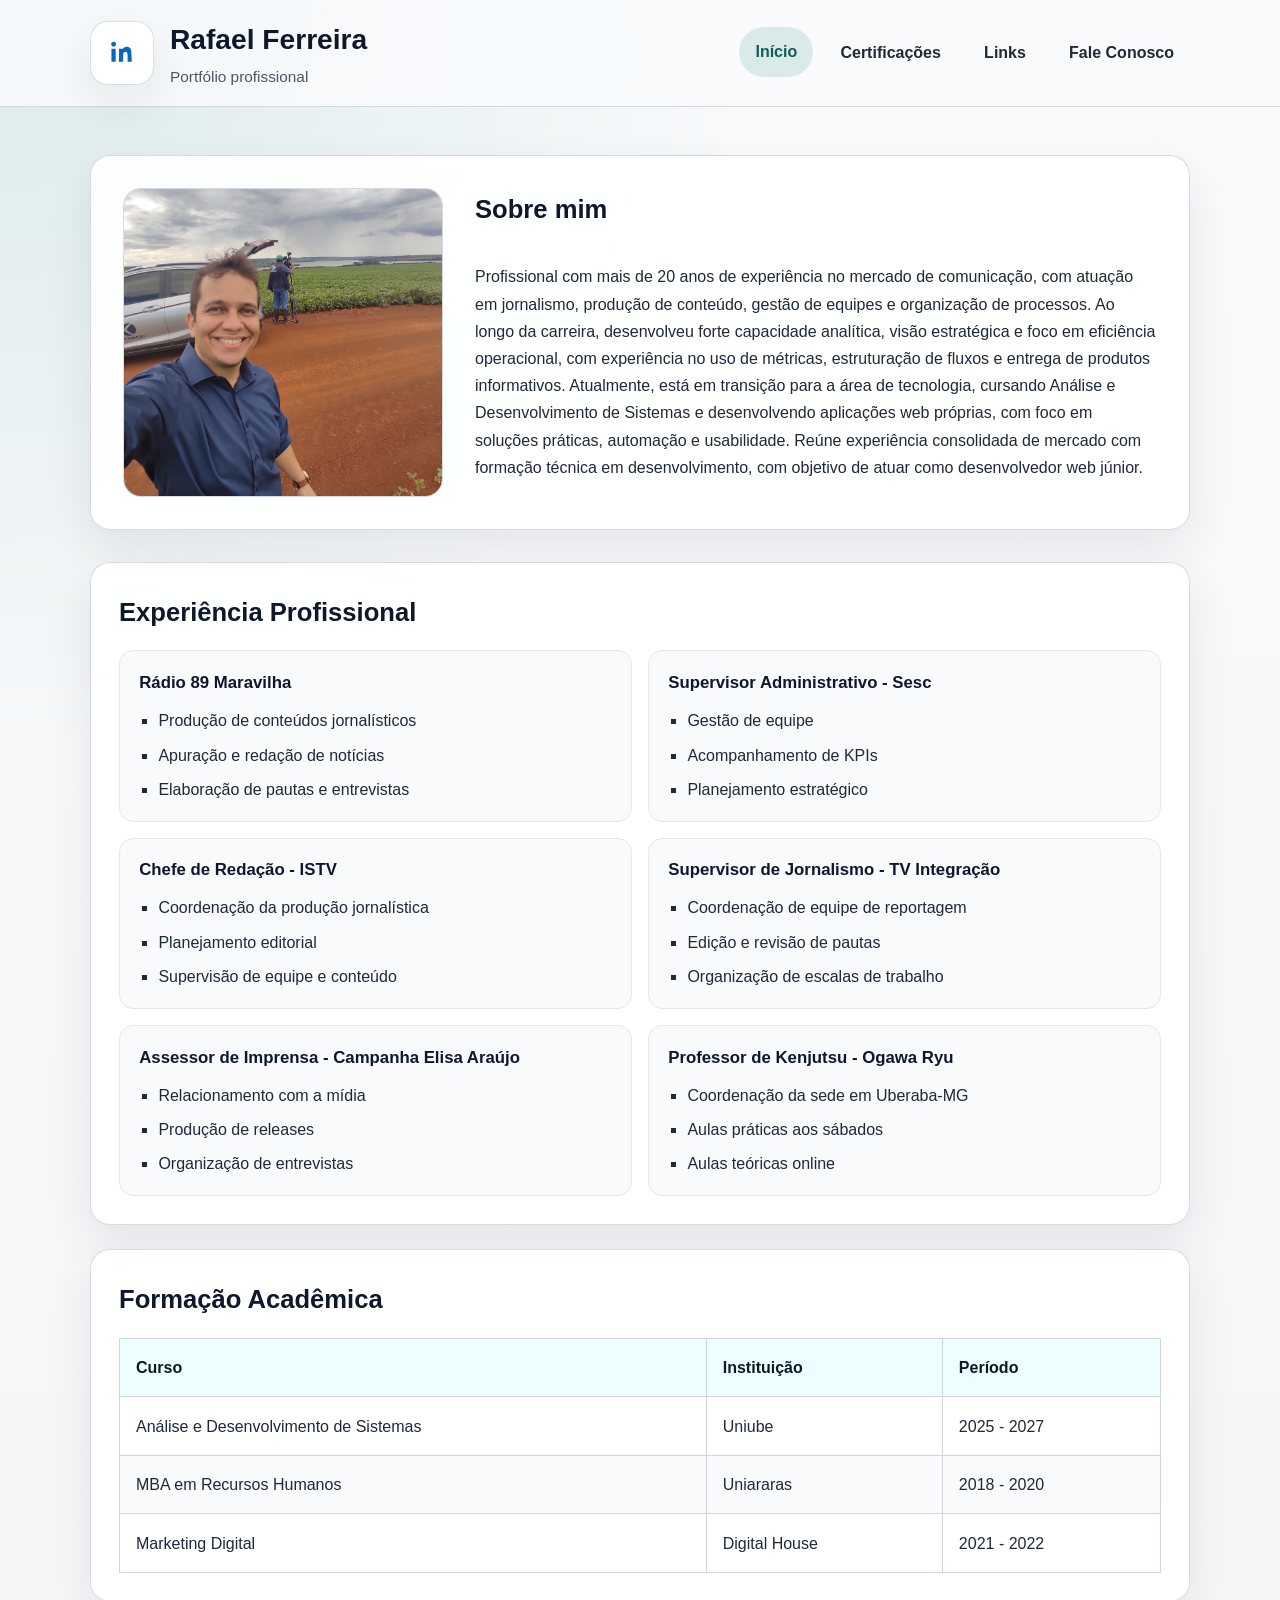
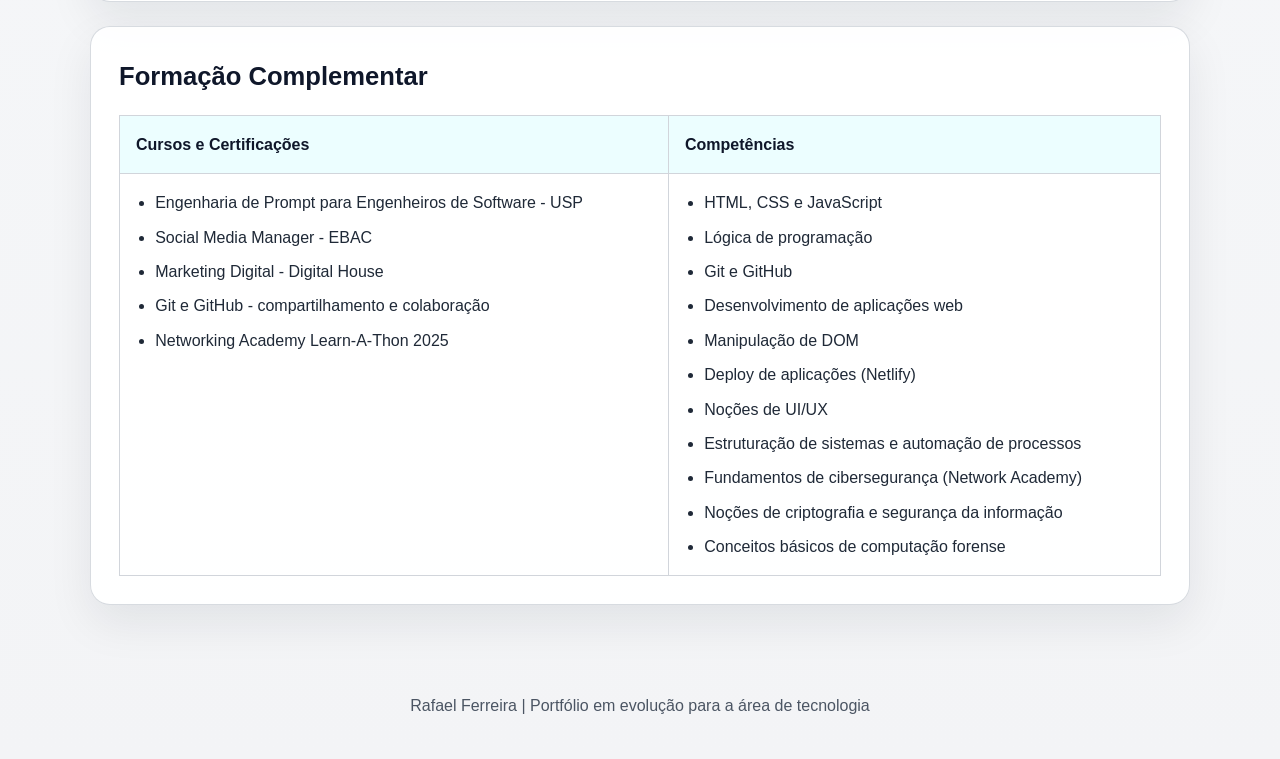
==== index.html @ 844d817c "Ajustes finos em css e boas práticas" ====
<!DOCTYPE html>
<html lang="pt-br">
<head>
    <meta charset="UTF-8">
    <meta name="viewport" content="width=device-width, initial-scale=1.0">
    <title>Rafael Ferreira</title>
    <link rel="stylesheet" href="css/style.css">
</head>
<body>
    <header class="site-header">
        <div class="container header-inner">
            <div class="brand">
                <a class="brand-social" href="https://www.linkedin.com/in/rafaelferreira1983/" target="_blank" rel="noopener noreferrer" aria-label="LinkedIn">
                    <svg class="brand-icon" viewBox="0 0 24 24" aria-hidden="true" focusable="false">
                        <path d="M6.94 8.5H3.56V19h3.38zM5.25 3A1.97 1.97 0 1 0 5.3 6.94 1.97 1.97 0 0 0 5.25 3m14.19 8.23c0-2.94-1.57-4.31-3.66-4.31a3.17 3.17 0 0 0-2.86 1.57V8.5H9.55c.04.78 0 10.5 0 10.5h3.37v-5.86c0-.31.02-.62.11-.84a1.84 1.84 0 0 1 1.72-1.23c1.22 0 1.71.92 1.71 2.27V19h3.38z"></path>
                    </svg>
                </a>
                <div class="brand-copy">
                    <h1 class="site-title">Rafael Ferreira</h1>
                    <p class="site-subtitle">Portfólio profissional</p>
                </div>
            </div>

            <nav class="site-nav" aria-label="Navegação principal">
                <ul>
                    <li><a class="active" href="index.html">Início</a></li>
                    <li><a href="certificacoes.html">Certificações</a></li>
                    <li><a href="links.html">Links</a></li>
                    <li><a href="fale_conosco.html">Fale Conosco</a></li>
                </ul>
            </nav>
        </div>
    </header>

    <main class="page-main">
        <div class="container">
            <section class="hero" aria-labelledby="sobre-mim">
                <div class="hero-image">
                    <img src="imagens/fotorafa.jpg" alt="Foto de Rafael Ferreira">
                </div>

                <div class="hero-content">
                    <h2 id="sobre-mim">Sobre mim</h2>
                    <p>
                        Profissional com mais de 20 anos de experiência no mercado de comunicação, com atuação em jornalismo, produção de conteúdo, gestão de equipes e organização de processos. Ao longo da carreira, desenvolveu forte capacidade analítica, visão estratégica e foco em eficiência operacional, com experiência no uso de métricas, estruturação de fluxos e entrega de produtos informativos. Atualmente, está em transição para a área de tecnologia, cursando Análise e Desenvolvimento de Sistemas e desenvolvendo aplicações web próprias, com foco em soluções práticas, automação e usabilidade. Reúne experiência consolidada de mercado com formação técnica em desenvolvimento, com objetivo de atuar como desenvolvedor web júnior.
                    </p>
                </div>
            </section>

            <section class="content-card" aria-labelledby="experiencia-profissional">
                <h2 id="experiencia-profissional" class="section-title">Experiência Profissional</h2>
                <ul class="timeline">
                    <li class="timeline-column">
                        <ul class="timeline-stack">
                            <li class="timeline-item">
                                <h3>Rádio 89 Maravilha</h3>
                                <ul>
                                    <li>Produção de conteúdos jornalísticos</li>
                                    <li>Apuração e redação de notícias</li>
                                    <li>Elaboração de pautas e entrevistas</li>
                                </ul>
                            </li>
                            <li class="timeline-item">
                                <h3>Chefe de Redação - ISTV</h3>
                                <ul>
                                    <li>Coordenação da produção jornalística</li>
                                    <li>Planejamento editorial</li>
                                    <li>Supervisão de equipe e conteúdo</li>
                                </ul>
                            </li>
                            <li class="timeline-item">
                                <h3>Assessor de Imprensa - Campanha Elisa Araújo</h3>
                                <ul>
                                    <li>Relacionamento com a mídia</li>
                                    <li>Produção de releases</li>
                                    <li>Organização de entrevistas</li>
                                </ul>
                            </li>
                        </ul>
                    </li>
                    <li class="timeline-column">
                        <ul class="timeline-stack">
                            <li class="timeline-item">
                                <h3>Supervisor Administrativo - Sesc</h3>
                                <ul>
                                    <li>Gestão de equipe</li>
                                    <li>Acompanhamento de KPIs</li>
                                    <li>Planejamento estratégico</li>
                                </ul>
                            </li>
                            <li class="timeline-item">
                                <h3>Supervisor de Jornalismo - TV Integração</h3>
                                <ul>
                                    <li>Coordenação de equipe de reportagem</li>
                                    <li>Edição e revisão de pautas</li>
                                    <li>Organização de escalas de trabalho</li>
                                </ul>
                            </li>
                            <li class="timeline-item">
                                <h3>Professor de Kenjutsu - Ogawa Ryu</h3>
                                <ul>
                                    <li>Coordenação da sede em Uberaba-MG</li>
                                    <li>Aulas práticas aos sábados</li>
                                    <li>Aulas teóricas online</li>
                                </ul>
                            </li>
                        </ul>
                    </li>
                </ul>
            </section>

            <section class="content-card" aria-labelledby="formacao-academica">
                <h2 id="formacao-academica" class="section-title">Formação Acadêmica</h2>
                <div class="table-wrapper">
                    <table class="data-table">
                        <thead>
                            <tr>
                                <th scope="col">Curso</th>
                                <th scope="col">Instituição</th>
                                <th scope="col">Período</th>
                            </tr>
                        </thead>
                        <tbody>
                            <tr>
                                <td>Análise e Desenvolvimento de Sistemas</td>
                                <td>Uniube</td>
                                <td>2025 - 2027</td>
                            </tr>
                            <tr>
                                <td>MBA em Recursos Humanos</td>
                                <td>Uniararas</td>
                                <td>2018 - 2020</td>
                            </tr>
                            <tr>
                                <td>Marketing Digital</td>
                                <td>Digital House</td>
                                <td>2021 - 2022</td>
                            </tr>
                        </tbody>
                    </table>
                </div>
            </section>

            <section class="content-card" aria-labelledby="formacao-complementar">
                <h2 id="formacao-complementar" class="section-title">Formação Complementar</h2>
                <div class="table-wrapper">
                    <table class="data-table">
                        <thead>
                            <tr>
                                <th scope="col">Cursos e Certificações</th>
                                <th scope="col">Competências</th>
                            </tr>
                        </thead>
                        <tbody>
                            <tr>
                                <td>
                                    <ul class="table-list">
                                        <li>Engenharia de Prompt para Engenheiros de Software - USP</li>
                                        <li>Social Media Manager - EBAC</li>
                                        <li>Marketing Digital - Digital House</li>
                                        <li>Git e GitHub - compartilhamento e colaboração</li>
                                        <li>Networking Academy Learn-A-Thon 2025</li>
                                    </ul>
                                </td>
                                <td>
                                    <ul class="table-list">
                                        <li>HTML, CSS e JavaScript</li>
                                        <li>Lógica de programação</li>
                                        <li>Git e GitHub</li>
                                        <li>Desenvolvimento de aplicações web</li>
                                        <li>Manipulação de DOM</li>
                                        <li>Deploy de aplicações (Netlify)</li>
                                        <li>Noções de UI/UX</li>
                                        <li>Estruturação de sistemas e automação de processos</li>
                                        <li>Fundamentos de cibersegurança (Network Academy)</li>
                                        <li>Noções de criptografia e segurança da informação</li>
                                        <li>Conceitos básicos de computação forense</li>
                                    </ul>
                                </td>
                            </tr>
                        </tbody>
                    </table>
                </div>
            </section>
        </div>
    </main>

    <footer class="site-footer">
        <div class="container">
            <p>Rafael Ferreira | Portfólio em evolução para a área de tecnologia</p>
        </div>
    </footer>
</body>
</html>
---- css/style.css ----
:root {
    --bg-color: #f3f4f6;
    --surface-color: #ffffff;
    --surface-muted: #e5e7eb;
    --text-color: #1f2937;
    --text-soft: #4b5563;
    --heading-color: #0f172a;
    --accent-color: #0f766e;
    --accent-strong: #115e59;
    --border-color: #d1d5db;
    --shadow: 0 18px 45px rgba(15, 23, 42, 0.08);
    --radius-lg: 20px;
    --radius-md: 14px;
    --radius-sm: 10px;
    --content-width: 1100px;
}

* {
    box-sizing: border-box;
}

html {
    scroll-behavior: smooth;
}

body {
    margin: 0;
    font-family: "Segoe UI", Tahoma, Geneva, Verdana, sans-serif;
    color: var(--text-color);
    background:
        radial-gradient(circle at top left, rgba(15, 118, 110, 0.12), transparent 28%),
        linear-gradient(180deg, #f8fafc 0%, var(--bg-color) 100%);
    line-height: 1.7;
}

img {
    display: block;
    max-width: 100%;
}

a {
    color: var(--accent-color);
    text-decoration: none;
}

a:hover,
a:focus-visible {
    color: var(--accent-strong);
}

.site-header {
    background: rgba(248, 250, 252, 0.92);
    border-bottom: 1px solid rgba(209, 213, 219, 0.9);
    -webkit-backdrop-filter: blur(12px);
    backdrop-filter: blur(12px);
    position: sticky;
    top: 0;
    z-index: 10;
}

@supports not ((-webkit-backdrop-filter: blur(12px)) or (backdrop-filter: blur(12px))) {
    .site-header {
        background: #f8fafc;
    }
}

.container {
    width: min(calc(100% - 2rem), var(--content-width));
    margin: 0 auto;
}

.header-inner {
    display: flex;
    align-items: center;
    justify-content: space-between;
    gap: 1.5rem;
    padding: 1rem 0;
}

.brand {
    display: flex;
    align-items: center;
    gap: 1rem;
}

.brand-social {
    display: inline-flex;
    align-items: center;
    justify-content: center;
    width: 64px;
    height: 64px;
    padding: 0.6rem;
    background: var(--surface-color);
    border: 1px solid rgba(209, 213, 219, 0.8);
    border-radius: 18px;
    box-shadow: var(--shadow);
    color: #0a66c2;
    transition: transform 0.2s ease, box-shadow 0.2s ease, background-color 0.2s ease, color 0.2s ease;
}

.brand-social:hover,
.brand-social:focus-visible {
    background: #eff6ff;
    color: #004182;
    transform: translateY(-1px);
    box-shadow: 0 12px 24px rgba(10, 102, 194, 0.18);
}

.brand-icon {
    width: 30px;
    height: 30px;
    fill: currentColor;
}

.brand-copy p,
.brand-copy h1 {
    margin: 0;
}

.site-title {
    font-size: clamp(1.4rem, 2.2vw, 1.95rem);
    color: var(--heading-color);
}

.site-subtitle {
    color: var(--text-soft);
    font-size: 0.96rem;
}

.site-nav ul {
    display: flex;
    flex-wrap: wrap;
    gap: 0.7rem;
    list-style: none;
    margin: 0;
    padding: 0;
}

.site-nav a {
    display: inline-flex;
    align-items: center;
    justify-content: center;
    padding: 0.7rem 1rem;
    border-radius: 999px;
    color: var(--text-color);
    font-weight: 600;
    transition: background-color 0.2s ease, color 0.2s ease, transform 0.2s ease;
}

.site-nav a:hover,
.site-nav a:focus-visible,
.site-nav a.active {
    background: rgba(15, 118, 110, 0.12);
    color: var(--accent-strong);
    transform: translateY(-1px);
}

.page-main {
    padding: 3rem 0 4rem;
}

.hero,
.content-card {
    background: rgba(255, 255, 255, 0.92);
    border: 1px solid rgba(209, 213, 219, 0.85);
    border-radius: var(--radius-lg);
    box-shadow: var(--shadow);
}

.hero {
    display: grid;
    grid-template-columns: minmax(240px, 320px) 1fr;
    gap: 2rem;
    padding: 2rem;
    margin-bottom: 2rem;
}

.hero h2,
.section-title {
    margin-top: 0;
    margin-bottom: 1rem;
    color: var(--heading-color);
    font-size: clamp(1.5rem, 2vw, 2rem);
}

.hero-image,
.gallery-image {
    overflow: hidden;
    border-radius: 18px;
    border: 1px solid rgba(209, 213, 219, 0.8);
    background: linear-gradient(145deg, #dbeafe, #ecfeff);
}

.hero-image img,
.gallery-image img {
    width: 100%;
    height: 100%;
    object-fit: cover;
}

.hero-content {
    display: flex;
    flex-direction: column;
    justify-content: center;
}

.content-card {
    padding: 1.75rem;
}

.content-card + .content-card {
    margin-top: 1.5rem;
}

.timeline,
.link-list,
.gallery-grid {
    list-style: none;
    margin: 0;
    padding: 0;
}

.timeline {
    display: grid;
    grid-template-columns: repeat(2, minmax(0, 1fr));
    gap: 1rem;
}

.timeline-column,
.timeline-stack {
    list-style: none;
    margin: 0;
    padding: 0;
}

.timeline-stack {
    display: grid;
    gap: 1rem;
}

.timeline-item {
    padding: 1.1rem 1.2rem;
    background: #f8fafc;
    border: 1px solid var(--surface-muted);
    border-radius: var(--radius-md);
}

.timeline-item h3 {
    margin: 0 0 0.6rem;
    font-size: 1.05rem;
    color: var(--heading-color);
}

.timeline-item ul,
.table-list {
    margin: 0;
    padding-left: 1.2rem;
}

.timeline-item li + li,
.table-list li + li,
.link-list li + li {
    margin-top: 0.45rem;
}

.table-wrapper {
    overflow-x: auto;
}

.data-table {
    width: 100%;
    border-collapse: collapse;
    min-width: 560px;
}

.data-table th,
.data-table td {
    padding: 0.95rem 1rem;
    border: 1px solid var(--border-color);
    text-align: left;
    vertical-align: top;
}

.data-table th {
    background: #ecfeff;
    color: var(--heading-color);
    font-weight: 700;
}

.data-table tbody tr:nth-child(even) {
    background: #f8fafc;
}

.gallery-grid {
    display: grid;
    grid-template-columns: repeat(auto-fit, minmax(180px, 1fr));
    gap: 1rem;
}

.gallery-card {
    background: #f8fafc;
    border: 1px solid var(--surface-muted);
    border-radius: var(--radius-md);
    overflow: hidden;
}

.gallery-card p {
    margin: 0;
    padding: 0.9rem 1rem;
    font-weight: 600;
    color: var(--heading-color);
}

.gallery-image {
    aspect-ratio: 4 / 3;
    border: 0;
    border-bottom: 1px solid var(--surface-muted);
    border-radius: 0;
}

.link-list {
    display: grid;
    gap: 0.85rem;
}

.link-list li {
    padding: 1rem 1.1rem;
    border: 1px solid var(--surface-muted);
    border-radius: var(--radius-md);
    background: #f8fafc;
}

.media-frame {
    width: 100%;
    min-height: 320px;
    border: 0;
    border-radius: var(--radius-md);
}

.badge-table td {
    text-align: center;
}

.badge-table div[data-share-badge-id] {
    margin: 0 auto;
}

.form-layout {
    display: grid;
    gap: 1.25rem;
}

.form-group {
    display: grid;
    gap: 0.55rem;
}

.choice-group {
    display: grid;
    gap: 0.7rem;
}

.choice-option {
    display: flex;
    align-items: center;
    gap: 0.6rem;
    padding: 0.85rem 1rem;
    border: 1px solid var(--surface-muted);
    border-radius: var(--radius-md);
    background: #f8fafc;
}

label {
    font-weight: 600;
    color: var(--heading-color);
}

input[type="text"],
input[type="email"],
textarea {
    width: 100%;
    padding: 0.9rem 1rem;
    font: inherit;
    color: var(--text-color);
    background: #ffffff;
    border: 1px solid var(--border-color);
    border-radius: 12px;
}

textarea {
    min-height: 160px;
    resize: vertical;
}

input[type="radio"],
input[type="checkbox"] {
    accent-color: var(--accent-color);
}

.button {
    display: inline-flex;
    align-items: center;
    justify-content: center;
    width: fit-content;
    padding: 0.9rem 1.4rem;
    border: 0;
    border-radius: 999px;
    background: linear-gradient(135deg, var(--accent-color), var(--accent-strong));
    color: #ffffff;
    font: inherit;
    font-weight: 700;
    cursor: pointer;
    transition: transform 0.2s ease, box-shadow 0.2s ease;
}

.button:hover,
.button:focus-visible {
    transform: translateY(-1px);
    box-shadow: 0 12px 24px rgba(15, 118, 110, 0.2);
}

.centered-panel {
    display: flex;
    justify-content: center;
}

.message-card {
    width: min(100%, 680px);
    text-align: center;
    padding: 2.5rem 2rem;
}

.message-card p {
    margin: 0;
    color: var(--text-soft);
    font-size: 1.05rem;
}

.message-card p + p {
    margin-top: 0.9rem;
}

.message-actions {
    margin-top: 1.8rem;
    display: flex;
    justify-content: center;
}

.visually-hidden {
    position: absolute;
    width: 1px;
    height: 1px;
    padding: 0;
    margin: -1px;
    overflow: hidden;
    clip: rect(0, 0, 0, 0);
    white-space: nowrap;
    border: 0;
}

.site-footer {
    padding: 1.4rem 0 2.5rem;
    color: var(--text-soft);
}

.site-footer p {
    margin: 0;
    text-align: center;
}

@media (max-width: 860px) {
    .header-inner,
    .hero {
        grid-template-columns: 1fr;
        display: grid;
    }

    .header-inner {
        gap: 1rem;
    }

    .site-nav ul {
        justify-content: center;
    }

    .timeline {
        grid-template-columns: 1fr;
    }
}

@media (max-width: 640px) {
    .page-main {
        padding-top: 2rem;
    }

    .hero,
    .content-card {
        padding: 1.25rem;
    }

    .brand {
        align-items: flex-start;
    }

    .brand-social {
        width: 56px;
        height: 56px;
    }

    .brand-icon {
        width: 26px;
        height: 26px;
    }

    .site-nav ul {
        gap: 0.45rem;
    }

    .site-nav a {
        width: 100%;
    }

    .media-frame {
        min-height: 220px;
    }
}
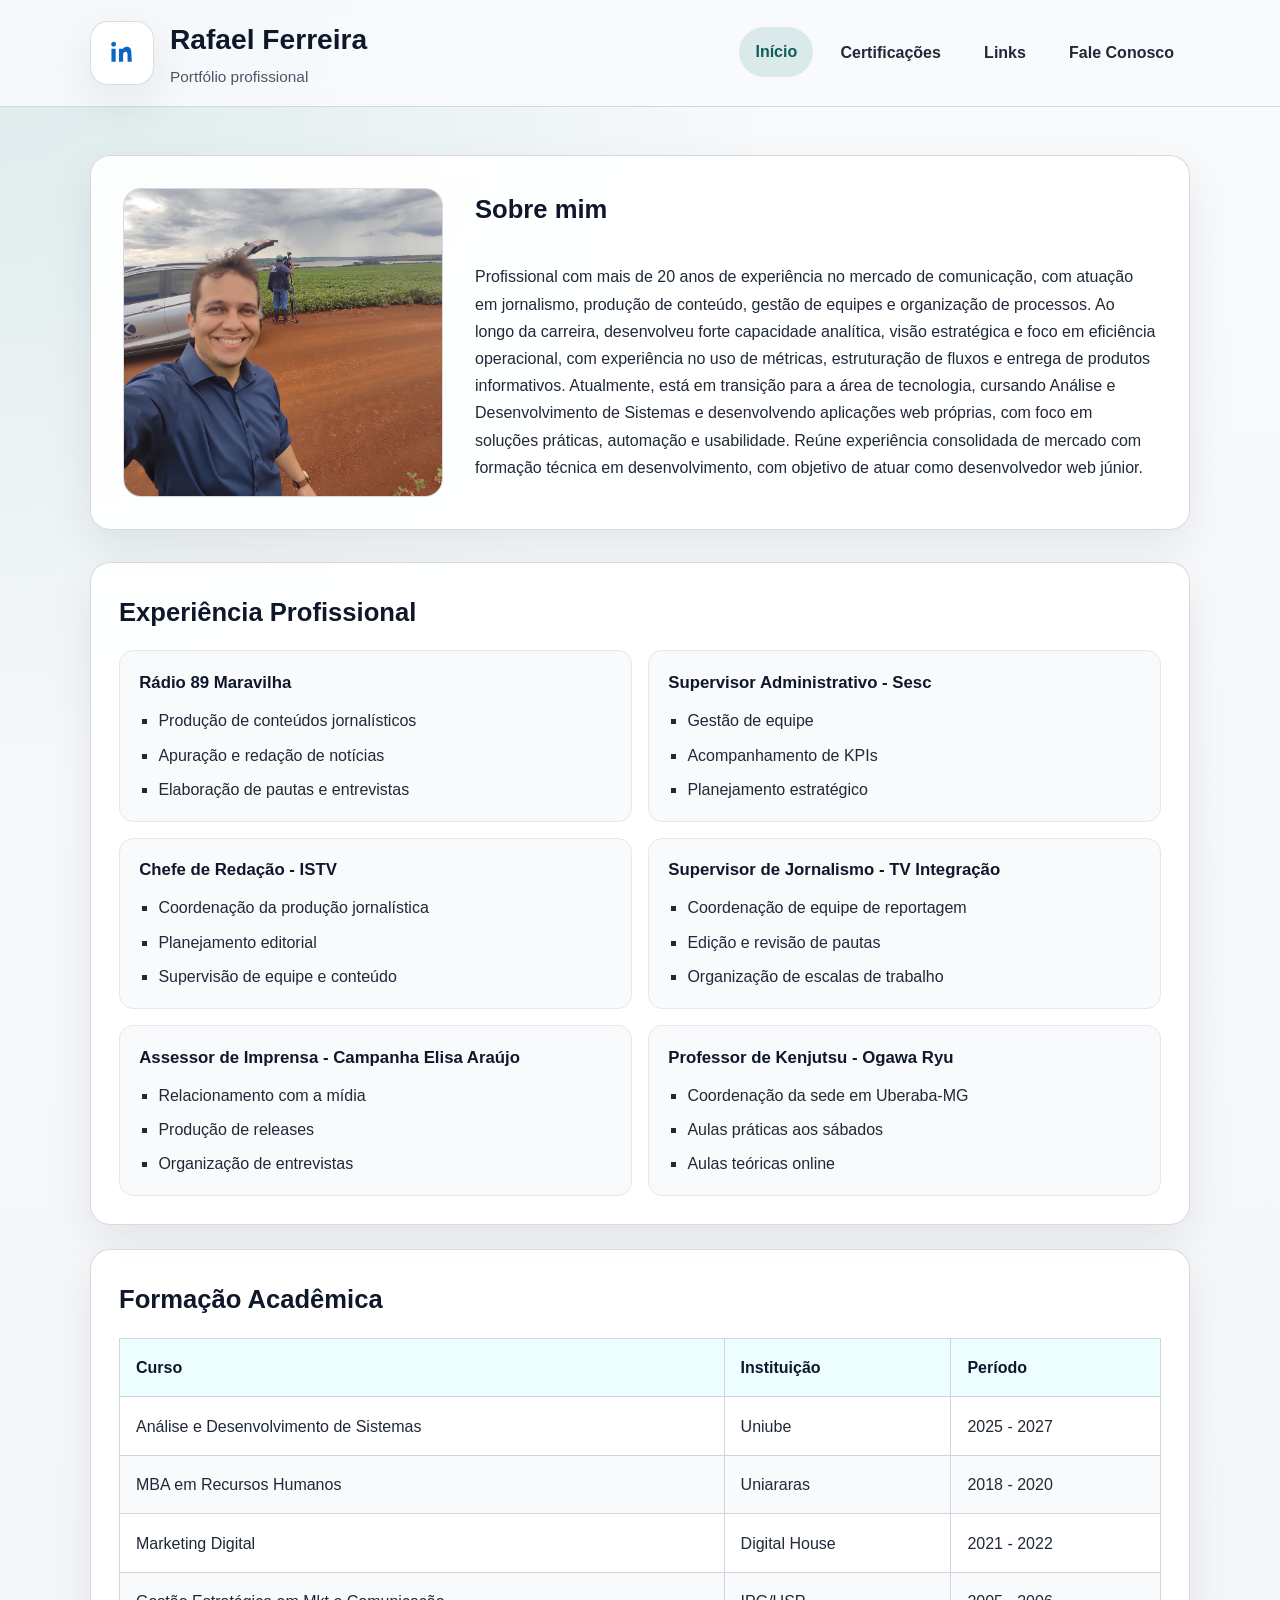
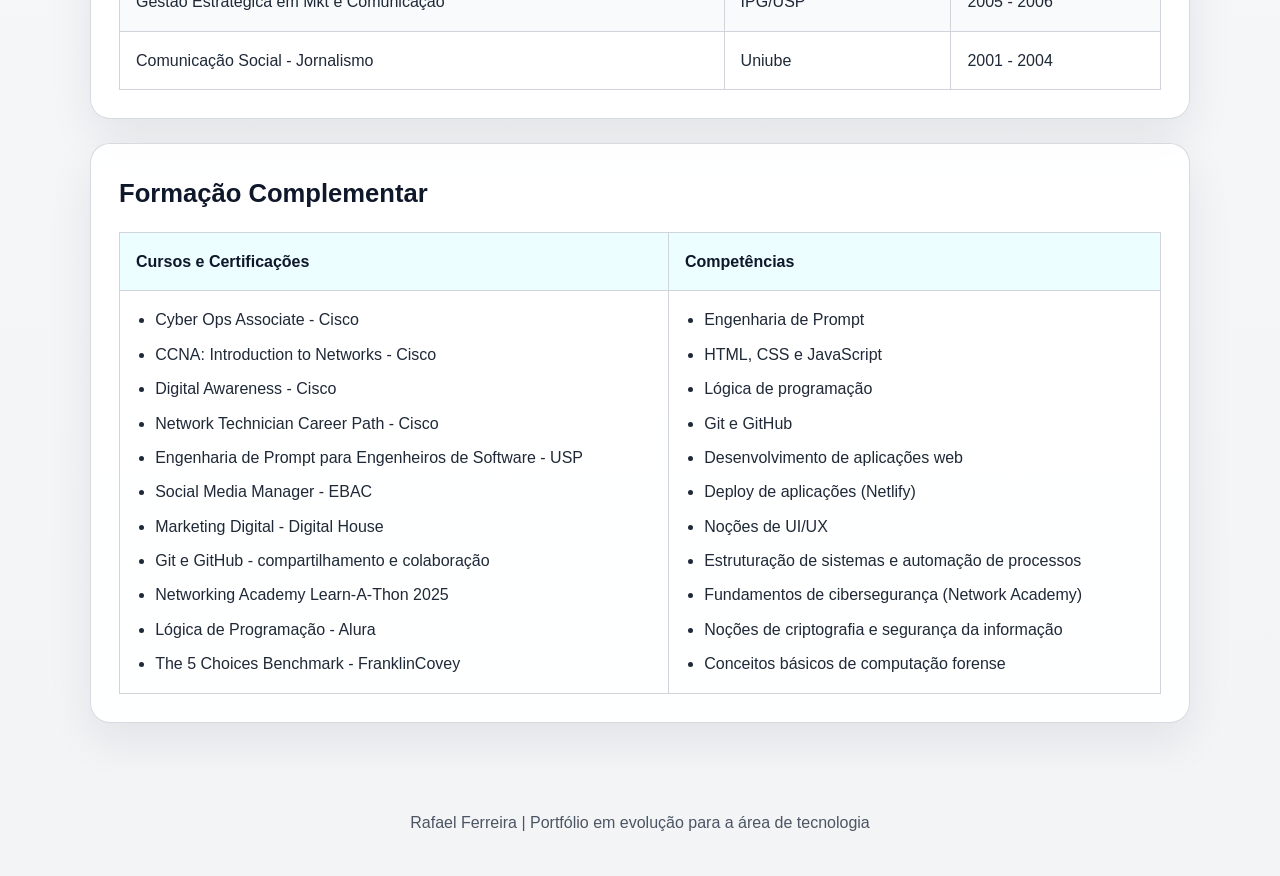
==== commit db905c32: "ajustes no conteúdo de formação e certificados" ====
--- a/index.html
+++ b/index.html
@@ -136,6 +136,17 @@
                                 <td>Digital House</td>
                                 <td>2021 - 2022</td>
                             </tr>
+                                                        <tr>
+                                <td>Gestão Estratégica em Mkt e Comunicação</td>
+                                <td>IPG/USP</td>
+                                <td>2005 - 2006</td>
+                            </tr>
+                                                        </tr>
+                                                        <tr>
+                                <td>Comunicação Social - Jornalismo</td>
+                                <td>Uniube</td>
+                                <td>2001 - 2004</td>
+                            </tr>
                         </tbody>
                     </table>
                 </div>
@@ -155,20 +166,26 @@
                             <tr>
                                 <td>
                                     <ul class="table-list">
+                                        <li>Cyber Ops Associate - Cisco</li>
+                                        <li>CCNA: Introduction to Networks - Cisco</li>
+                                        <li>Digital Awareness - Cisco</li>
+                                        <li>Network Technician Career Path - Cisco</li>
                                         <li>Engenharia de Prompt para Engenheiros de Software - USP</li>
                                         <li>Social Media Manager - EBAC</li>
                                         <li>Marketing Digital - Digital House</li>
                                         <li>Git e GitHub - compartilhamento e colaboração</li>
                                         <li>Networking Academy Learn-A-Thon 2025</li>
+                                        <li>Lógica de Programação - Alura</li>
+                                        <li>The 5 Choices Benchmark - FranklinCovey</li>
                                     </ul>
                                 </td>
                                 <td>
                                     <ul class="table-list">
+                                        <li>Engenharia de Prompt</li>
                                         <li>HTML, CSS e JavaScript</li>
                                         <li>Lógica de programação</li>
                                         <li>Git e GitHub</li>
                                         <li>Desenvolvimento de aplicações web</li>
-                                        <li>Manipulação de DOM</li>
                                         <li>Deploy de aplicações (Netlify)</li>
                                         <li>Noções de UI/UX</li>
                                         <li>Estruturação de sistemas e automação de processos</li>
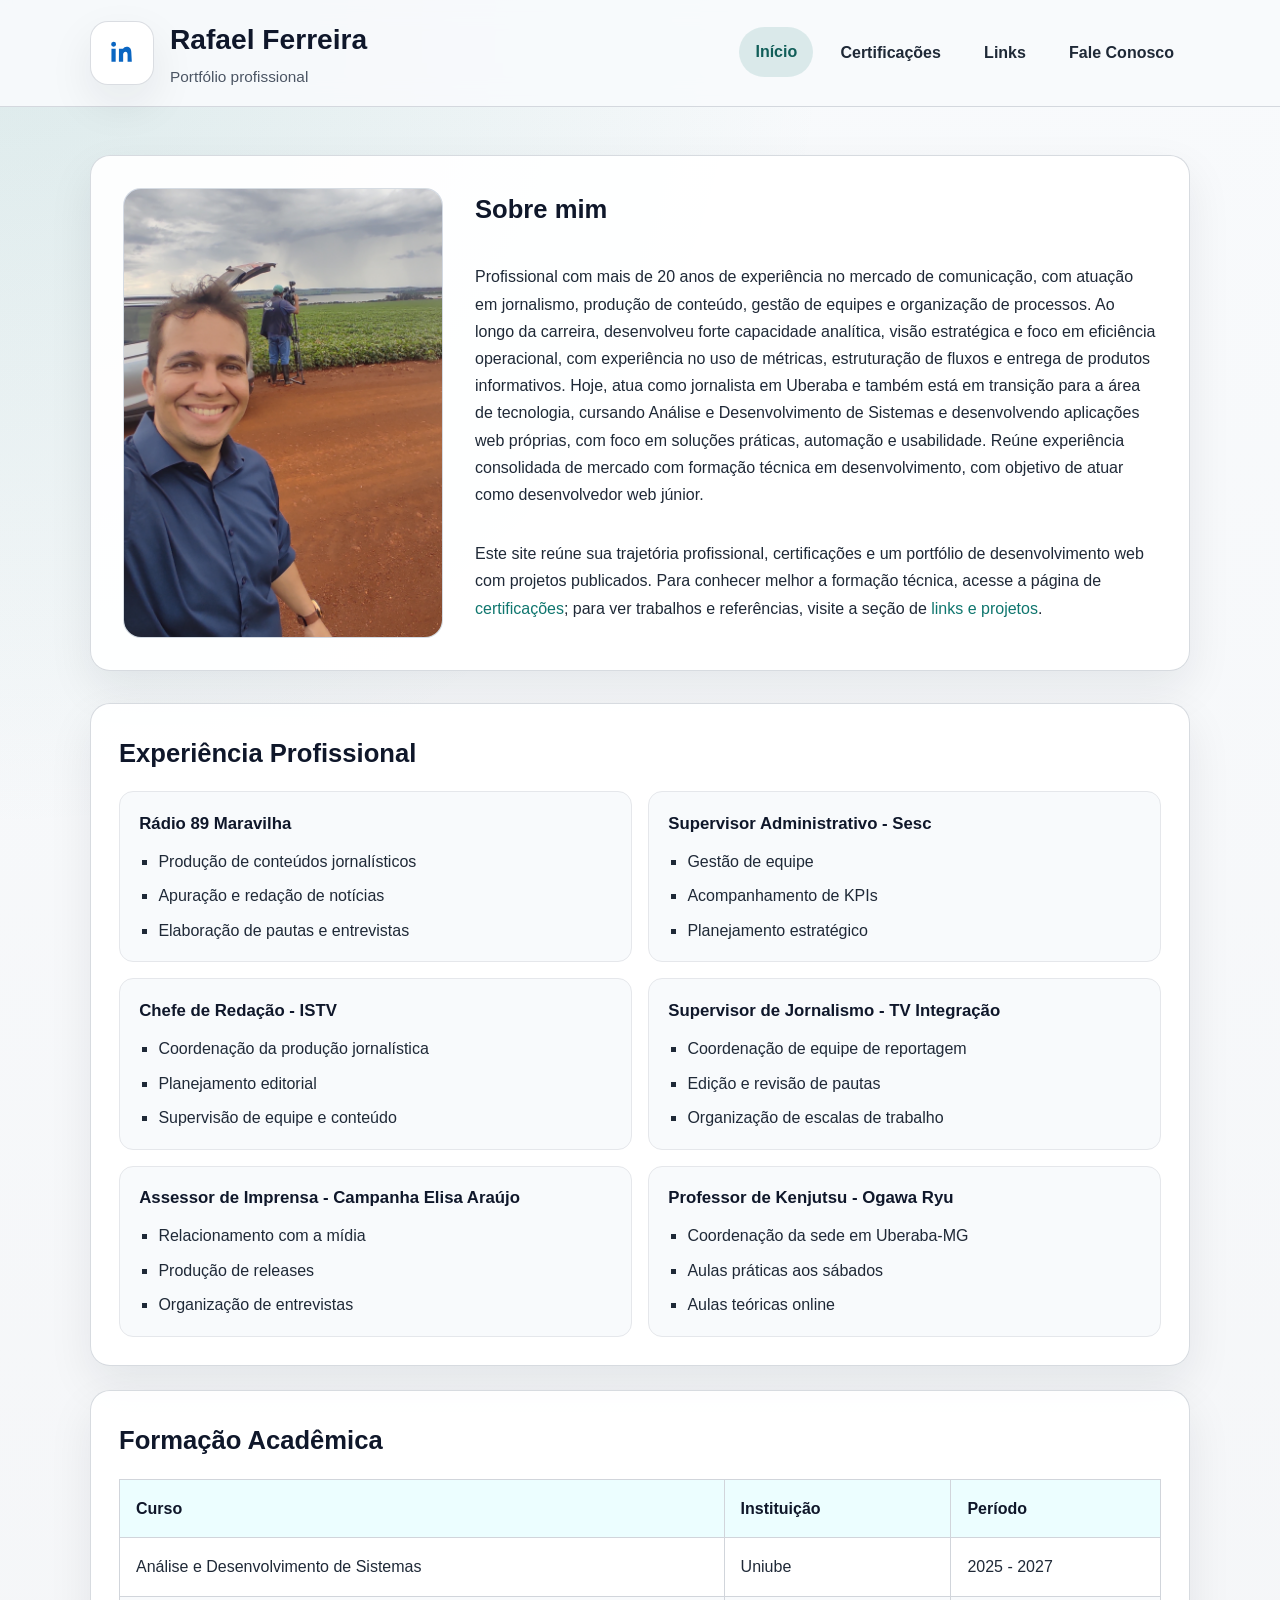
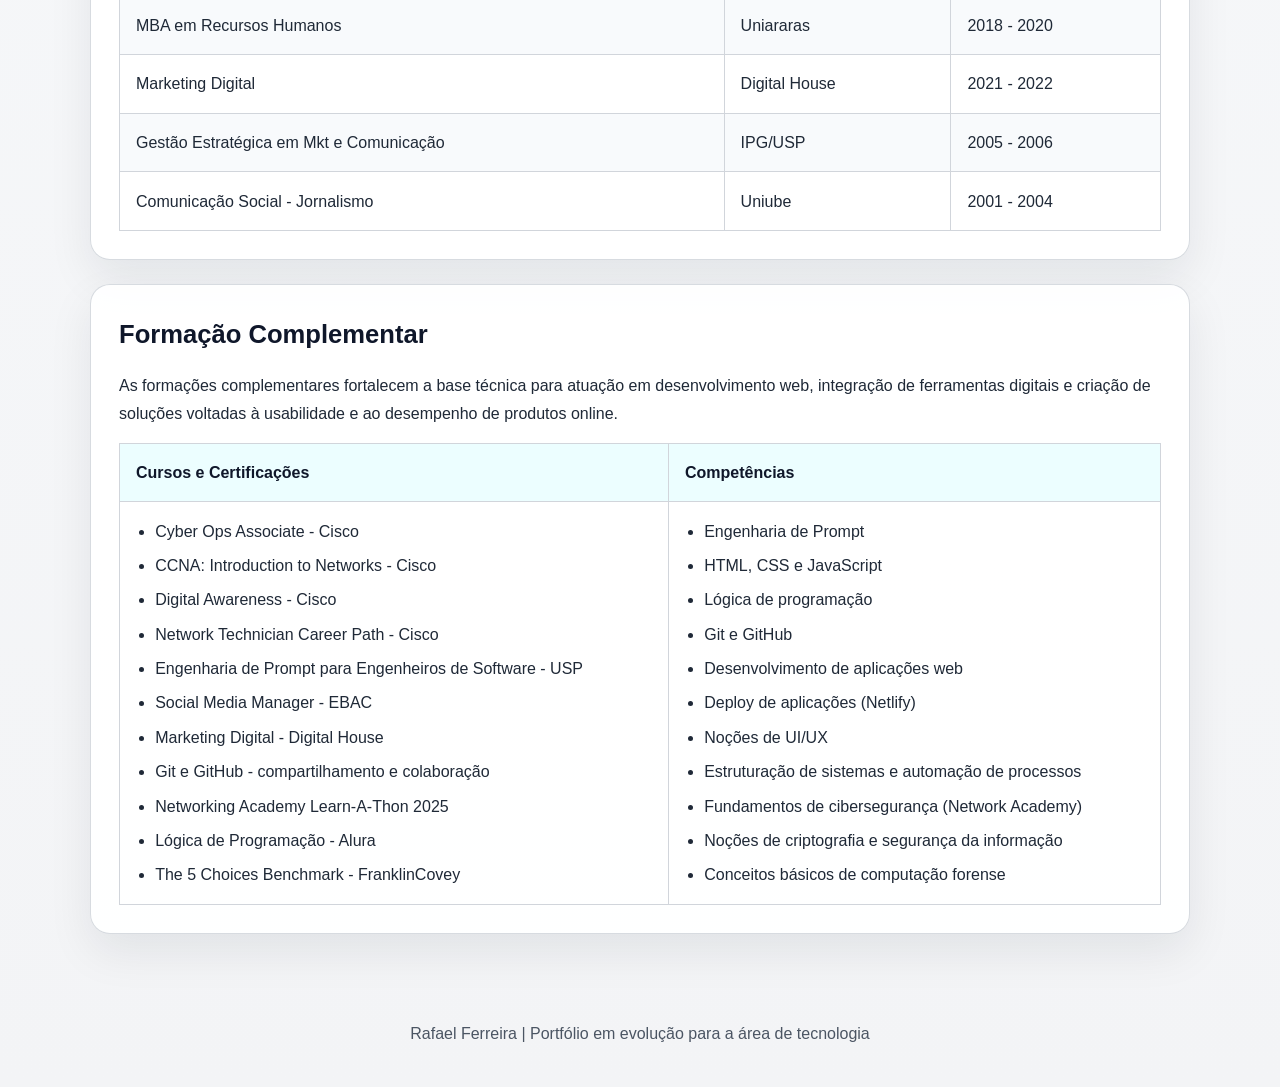
==== commit e3231e7b: "otimização SEO" ====
--- a/index.html
+++ b/index.html
@@ -1,9 +1,21 @@
 <!DOCTYPE html>
 <html lang="pt-br">
 <head>
+    <!-- Google tag (gtag.js) -->
+    <script async src="https://www.googletagmanager.com/gtag/js?id=G-5XDYQVQBPL"></script>
+    <script>
+        window.dataLayer = window.dataLayer || [];
+        function gtag(){dataLayer.push(arguments);}
+        gtag('js', new Date());
+
+        gtag('config', 'G-5XDYQVQBPL', {
+            anonymize_ip: true
+        });
+    </script>
     <meta charset="UTF-8">
     <meta name="viewport" content="width=device-width, initial-scale=1.0">
-    <title>Rafael Ferreira</title>
+    <title>Rafael Ferreira | Jornalista em Uberaba e Desenvolvedor Web Júnior</title>
+    <meta name="description" content="Conheça Rafael Ferreira, jornalista em Uberaba em transição para a tecnologia, com experiência em comunicação e um portfólio de desenvolvimento web com projetos, formação e contato.">
     <link rel="stylesheet" href="css/style.css">
 </head>
 <body>
@@ -36,13 +48,16 @@
         <div class="container">
             <section class="hero" aria-labelledby="sobre-mim">
                 <div class="hero-image">
-                    <img src="imagens/fotorafa.jpg" alt="Foto de Rafael Ferreira">
+                    <img src="imagens/fotorafa.jpg" alt="Retrato profissional de Rafael Ferreira, jornalista em Uberaba e desenvolvedor web júnior">
                 </div>
 
                 <div class="hero-content">
                     <h2 id="sobre-mim">Sobre mim</h2>
                     <p>
-                        Profissional com mais de 20 anos de experiência no mercado de comunicação, com atuação em jornalismo, produção de conteúdo, gestão de equipes e organização de processos. Ao longo da carreira, desenvolveu forte capacidade analítica, visão estratégica e foco em eficiência operacional, com experiência no uso de métricas, estruturação de fluxos e entrega de produtos informativos. Atualmente, está em transição para a área de tecnologia, cursando Análise e Desenvolvimento de Sistemas e desenvolvendo aplicações web próprias, com foco em soluções práticas, automação e usabilidade. Reúne experiência consolidada de mercado com formação técnica em desenvolvimento, com objetivo de atuar como desenvolvedor web júnior.
+                        Profissional com mais de 20 anos de experiência no mercado de comunicação, com atuação em jornalismo, produção de conteúdo, gestão de equipes e organização de processos. Ao longo da carreira, desenvolveu forte capacidade analítica, visão estratégica e foco em eficiência operacional, com experiência no uso de métricas, estruturação de fluxos e entrega de produtos informativos. Hoje, atua como jornalista em Uberaba e também está em transição para a área de tecnologia, cursando Análise e Desenvolvimento de Sistemas e desenvolvendo aplicações web próprias, com foco em soluções práticas, automação e usabilidade. Reúne experiência consolidada de mercado com formação técnica em desenvolvimento, com objetivo de atuar como desenvolvedor web júnior.
+                    </p>
+                    <p>
+                        Este site reúne sua trajetória profissional, certificações e um portfólio de desenvolvimento web com projetos publicados. Para conhecer melhor a formação técnica, acesse a página de <a href="certificacoes.html">certificações</a>; para ver trabalhos e referências, visite a seção de <a href="links.html">links e projetos</a>.
                     </p>
                 </div>
             </section>
@@ -154,6 +169,7 @@
 
             <section class="content-card" aria-labelledby="formacao-complementar">
                 <h2 id="formacao-complementar" class="section-title">Formação Complementar</h2>
+                <p>As formações complementares fortalecem a base técnica para atuação em desenvolvimento web, integração de ferramentas digitais e criação de soluções voltadas à usabilidade e ao desempenho de produtos online.</p>
                 <div class="table-wrapper">
                     <table class="data-table">
                         <thead>
--- a/css/style.css
+++ b/css/style.css
@@ -345,9 +345,97 @@
     margin: 0 auto;
 }
 
+.badge-table {
+    min-width: 0;
+    border-collapse: separate;
+    border-spacing: 0;
+}
+
+.badge-table,
+.badge-table tbody {
+    display: block;
+    width: 100%;
+}
+
+.badge-table tbody {
+    display: grid;
+    grid-template-columns: repeat(6, minmax(0, 1fr));
+    gap: 1rem;
+    justify-content: center;
+}
+
+.badge-table tr {
+    display: contents;
+}
+
+.badge-table td {
+    display: flex;
+    justify-content: center;
+    align-items: stretch;
+    padding: 1rem 0.75rem;
+    background: #f8fafc;
+    border: 1px solid var(--border-color);
+    border-radius: var(--radius-md);
+}
+
+.badge-table div[data-share-badge-id] {
+    width: 100%;
+    max-width: 150px;
+}
+
+.badge-table iframe {
+    width: 100%;
+    max-width: 150px;
+    height: auto;
+    aspect-ratio: 150 / 270;
+}
+
 .form-layout {
     display: grid;
     gap: 1.25rem;
+}
+
+.contact-direct {
+    display: grid;
+    gap: 0.9rem;
+    margin-bottom: 1.75rem;
+    padding: 1.1rem 1.2rem;
+    background: #f8fafc;
+    border: 1px solid var(--surface-muted);
+    border-radius: var(--radius-md);
+}
+
+.contact-direct-text {
+    margin: 0;
+    color: var(--text-soft);
+}
+
+.contact-direct-actions {
+    display: flex;
+    align-items: center;
+    flex-wrap: wrap;
+    gap: 0.85rem 1rem;
+}
+
+.contact-whatsapp {
+    background: linear-gradient(135deg, #25d366, #128c7e);
+}
+
+.contact-email {
+    display: inline-flex;
+    align-items: center;
+    min-height: 48px;
+    padding: 0.75rem 1rem;
+    border: 1px solid var(--border-color);
+    border-radius: 999px;
+    background: var(--surface-color);
+    color: var(--heading-color);
+    font-weight: 600;
+}
+
+.contact-email:hover,
+.contact-email:focus-visible {
+    background: #ecfeff;
 }
 
 .form-group {
@@ -486,6 +574,10 @@
     .timeline {
         grid-template-columns: 1fr;
     }
+
+    .badge-table tbody {
+        grid-template-columns: repeat(3, minmax(0, 1fr));
+    }
 }
 
 @media (max-width: 640px) {
@@ -523,4 +615,19 @@
     .media-frame {
         min-height: 220px;
     }
-}
+
+    .badge-table tbody {
+        grid-template-columns: 1fr;
+    }
+
+    .contact-direct-actions {
+        flex-direction: column;
+        align-items: stretch;
+    }
+
+    .contact-whatsapp,
+    .contact-email {
+        justify-content: center;
+        width: 100%;
+    }
+}
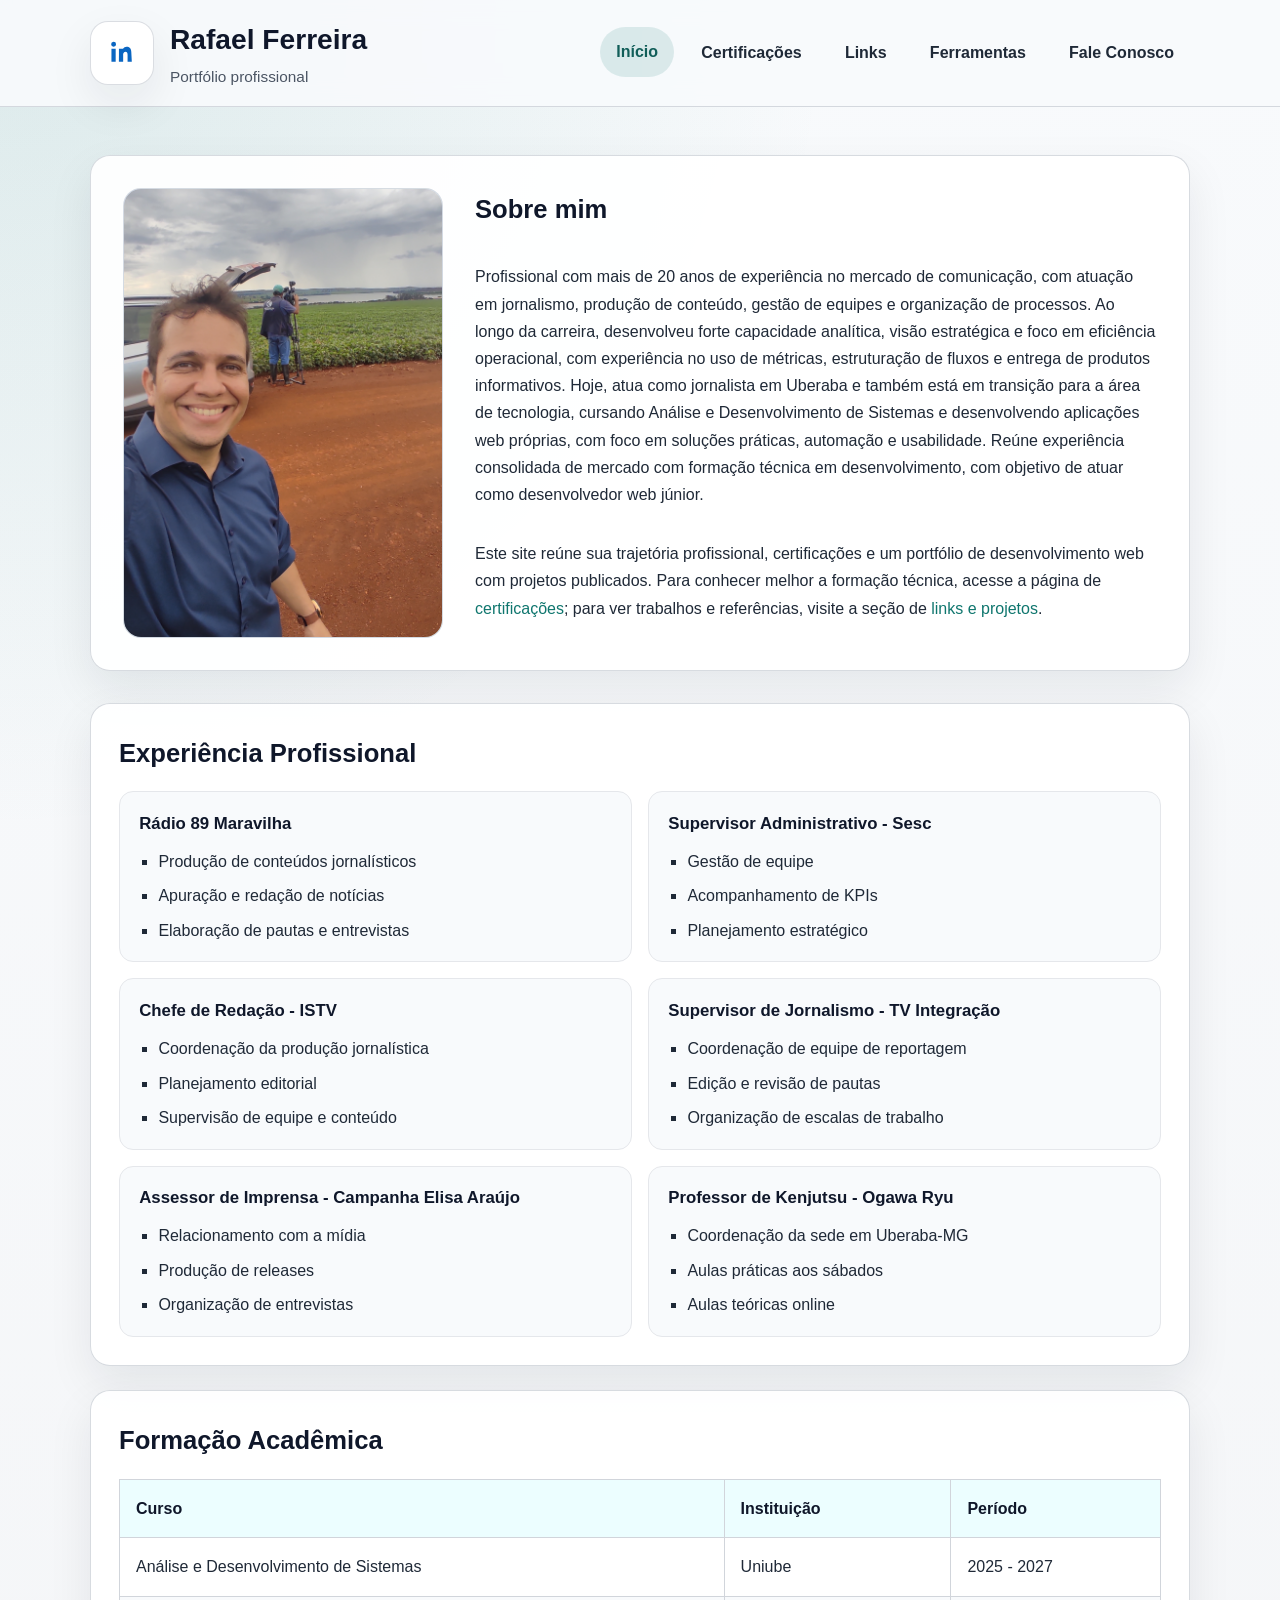
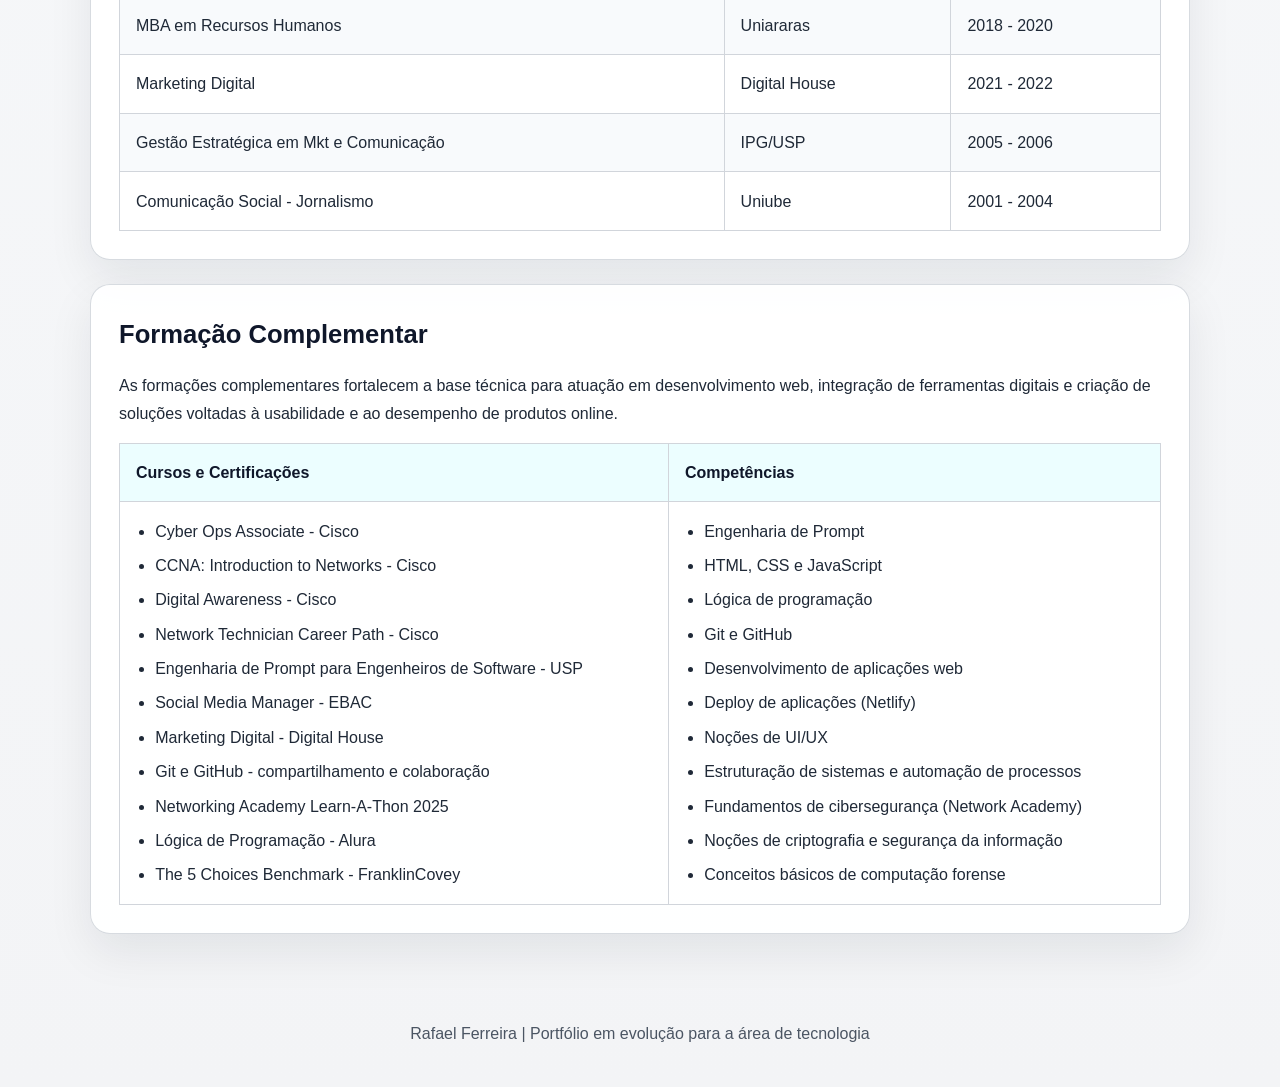
==== commit c4a82186: "inserção de nova área de ferramentas, onde colocarei materiais úteis para cotidiano" ====
--- a/index.html
+++ b/index.html
@@ -38,6 +38,7 @@
                     <li><a class="active" href="index.html">Início</a></li>
                     <li><a href="certificacoes.html">Certificações</a></li>
                     <li><a href="links.html">Links</a></li>
+                    <li><a href="ferramentas.html">Ferramentas</a></li>
                     <li><a href="fale_conosco.html">Fale Conosco</a></li>
                 </ul>
             </nav>
--- a/css/style.css
+++ b/css/style.css
@@ -183,6 +183,14 @@
     font-size: clamp(1.5rem, 2vw, 2rem);
 }
 
+.section-title small {
+    display: block;
+    margin-top: 0.35rem;
+    font-size: 0.88rem;
+    color: var(--text-soft);
+    font-weight: 400;
+}
+
 .hero-image,
 .gallery-image {
     overflow: hidden;
@@ -321,6 +329,47 @@
 .link-list {
     display: grid;
     gap: 0.85rem;
+}
+
+.project-list li {
+    display: grid;
+    grid-template-columns: 88px 1fr;
+    gap: 1rem;
+    align-items: flex-start;
+}
+
+.project-thumb {
+    width: 120px;
+    height: 76px;
+    border-radius: 14px;
+    object-fit: cover;
+    border: 1px solid rgba(209, 213, 219, 0.8);
+    background: #ffffff;
+}
+
+.personal-links-grid {
+    display: grid;
+    grid-template-columns: repeat(2, minmax(0, 1fr));
+    gap: 1rem;
+}
+
+.platform-link {
+    display: inline-flex;
+    align-items: center;
+    gap: 0.45rem;
+}
+
+.link-icon {
+    width: 1rem;
+    height: 1rem;
+    flex-shrink: 0;
+    fill: currentColor;
+}
+
+@media (max-width: 720px) {
+    .personal-links-grid {
+        grid-template-columns: 1fr;
+    }
 }
 
 .link-list li {
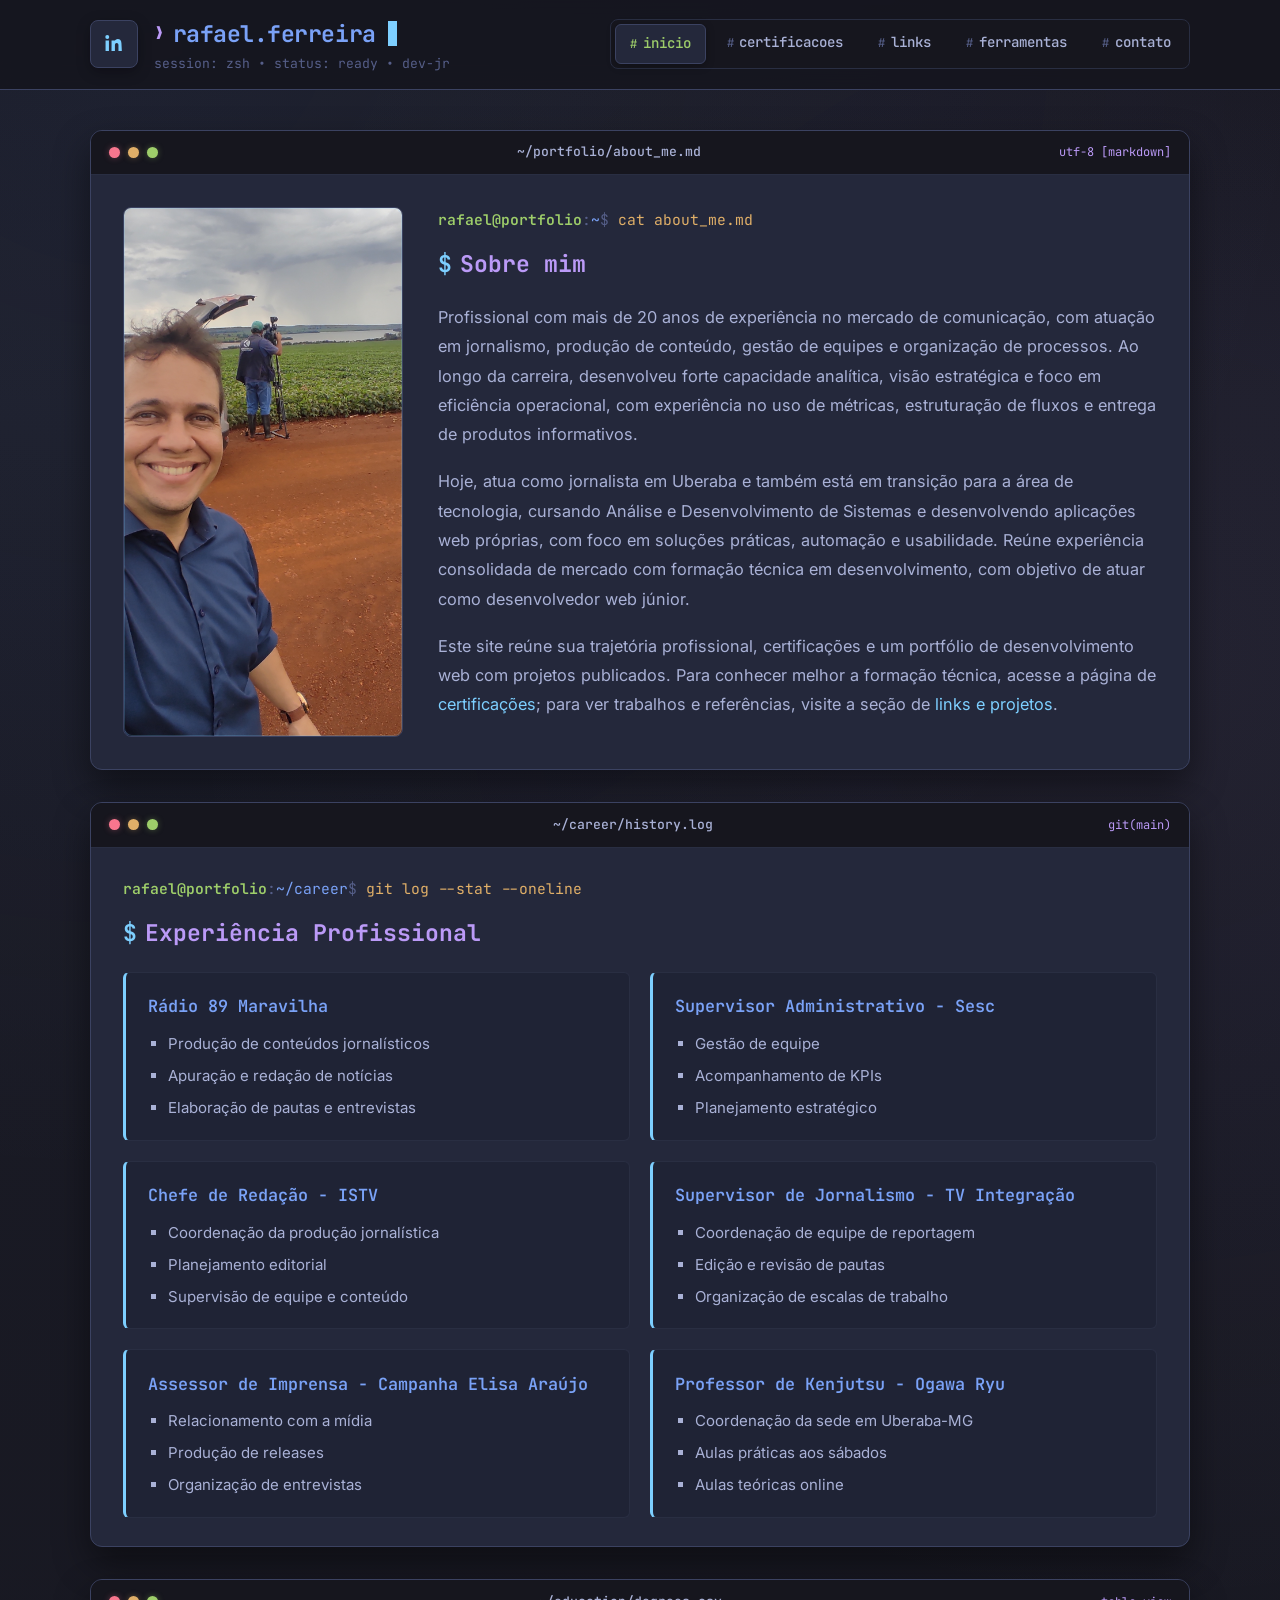
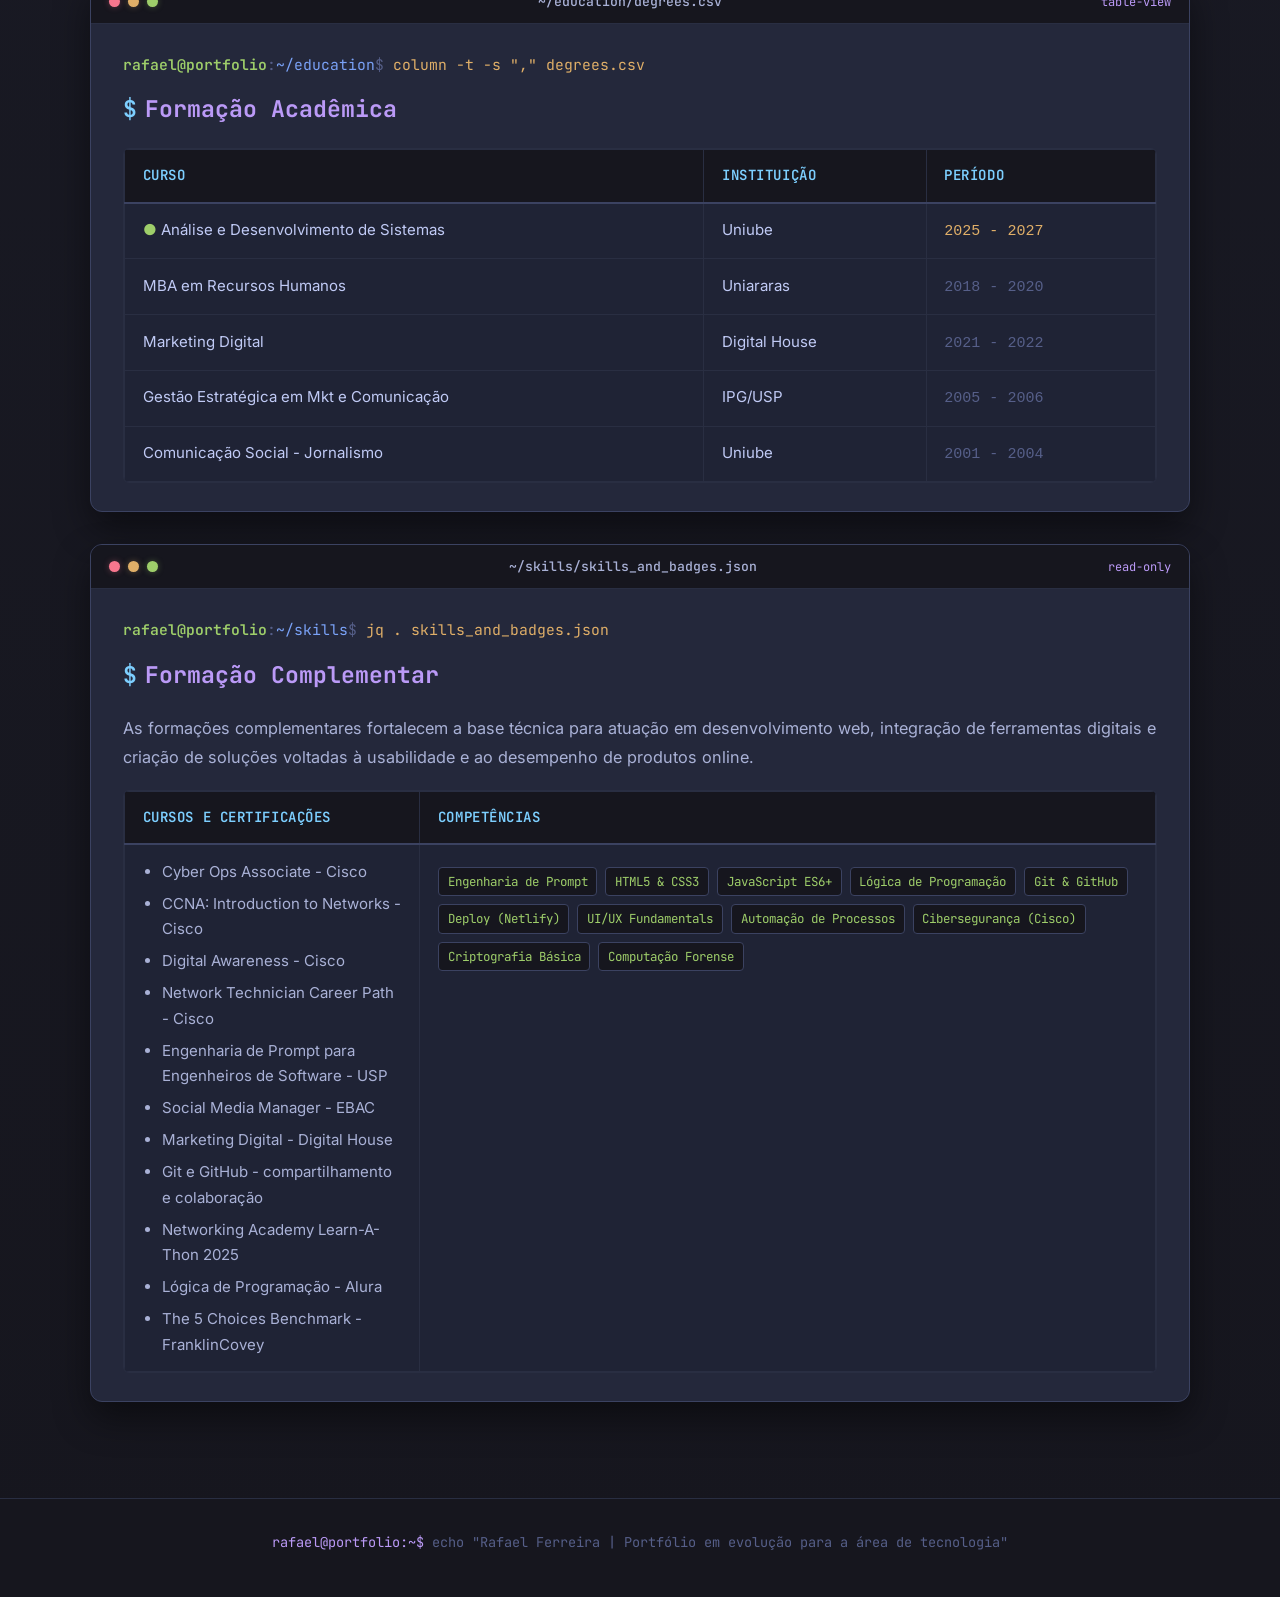
==== commit 5483573d: "feat: redesign completo no estilo Unix com paleta Tokyo Night" ====
--- a/index.html
+++ b/index.html
@@ -3,15 +3,7 @@
 <head>
     <!-- Google tag (gtag.js) -->
     <script async src="https://www.googletagmanager.com/gtag/js?id=G-5XDYQVQBPL"></script>
-    <script>
-        window.dataLayer = window.dataLayer || [];
-        function gtag(){dataLayer.push(arguments);}
-        gtag('js', new Date());
-
-        gtag('config', 'G-5XDYQVQBPL', {
-            anonymize_ip: true
-        });
-    </script>
+    <script src="js/gtag.js"></script>
     <meta charset="UTF-8">
     <meta name="viewport" content="width=device-width, initial-scale=1.0">
     <title>Rafael Ferreira | Jornalista em Uberaba e Desenvolvedor Web Júnior</title>
@@ -28,18 +20,18 @@
                     </svg>
                 </a>
                 <div class="brand-copy">
-                    <h1 class="site-title">Rafael Ferreira</h1>
-                    <p class="site-subtitle">Portfólio profissional</p>
+                    <h1 class="site-title">rafael.ferreira<span class="cursor-blink"></span></h1>
+                    <p class="site-subtitle">session: zsh • status: ready • dev-jr</p>
                 </div>
             </div>
 
             <nav class="site-nav" aria-label="Navegação principal">
                 <ul>
-                    <li><a class="active" href="index.html">Início</a></li>
-                    <li><a href="certificacoes.html">Certificações</a></li>
-                    <li><a href="links.html">Links</a></li>
-                    <li><a href="ferramentas.html">Ferramentas</a></li>
-                    <li><a href="fale_conosco.html">Fale Conosco</a></li>
+                    <li><a class="active" href="index.html">inicio</a></li>
+                    <li><a href="certificacoes.html">certificacoes</a></li>
+                    <li><a href="links.html">links</a></li>
+                    <li><a href="ferramentas.html">ferramentas</a></li>
+                    <li><a href="fale_conosco.html">contato</a></li>
                 </ul>
             </nav>
         </div>
@@ -47,181 +39,250 @@
 
     <main class="page-main">
         <div class="container">
-            <section class="hero" aria-labelledby="sobre-mim">
-                <div class="hero-image">
-                    <img src="imagens/fotorafa.jpg" alt="Retrato profissional de Rafael Ferreira, jornalista em Uberaba e desenvolvedor web júnior">
-                </div>
-
-                <div class="hero-content">
-                    <h2 id="sobre-mim">Sobre mim</h2>
-                    <p>
-                        Profissional com mais de 20 anos de experiência no mercado de comunicação, com atuação em jornalismo, produção de conteúdo, gestão de equipes e organização de processos. Ao longo da carreira, desenvolveu forte capacidade analítica, visão estratégica e foco em eficiência operacional, com experiência no uso de métricas, estruturação de fluxos e entrega de produtos informativos. Hoje, atua como jornalista em Uberaba e também está em transição para a área de tecnologia, cursando Análise e Desenvolvimento de Sistemas e desenvolvendo aplicações web próprias, com foco em soluções práticas, automação e usabilidade. Reúne experiência consolidada de mercado com formação técnica em desenvolvimento, com objetivo de atuar como desenvolvedor web júnior.
-                    </p>
-                    <p>
-                        Este site reúne sua trajetória profissional, certificações e um portfólio de desenvolvimento web com projetos publicados. Para conhecer melhor a formação técnica, acesse a página de <a href="certificacoes.html">certificações</a>; para ver trabalhos e referências, visite a seção de <a href="links.html">links e projetos</a>.
-                    </p>
-                </div>
-            </section>
-
-            <section class="content-card" aria-labelledby="experiencia-profissional">
-                <h2 id="experiencia-profissional" class="section-title">Experiência Profissional</h2>
-                <ul class="timeline">
-                    <li class="timeline-column">
-                        <ul class="timeline-stack">
-                            <li class="timeline-item">
-                                <h3>Rádio 89 Maravilha</h3>
-                                <ul>
-                                    <li>Produção de conteúdos jornalísticos</li>
-                                    <li>Apuração e redação de notícias</li>
-                                    <li>Elaboração de pautas e entrevistas</li>
-                                </ul>
-                            </li>
-                            <li class="timeline-item">
-                                <h3>Chefe de Redação - ISTV</h3>
-                                <ul>
-                                    <li>Coordenação da produção jornalística</li>
-                                    <li>Planejamento editorial</li>
-                                    <li>Supervisão de equipe e conteúdo</li>
-                                </ul>
-                            </li>
-                            <li class="timeline-item">
-                                <h3>Assessor de Imprensa - Campanha Elisa Araújo</h3>
-                                <ul>
-                                    <li>Relacionamento com a mídia</li>
-                                    <li>Produção de releases</li>
-                                    <li>Organização de entrevistas</li>
-                                </ul>
-                            </li>
-                        </ul>
-                    </li>
-                    <li class="timeline-column">
-                        <ul class="timeline-stack">
-                            <li class="timeline-item">
-                                <h3>Supervisor Administrativo - Sesc</h3>
-                                <ul>
-                                    <li>Gestão de equipe</li>
-                                    <li>Acompanhamento de KPIs</li>
-                                    <li>Planejamento estratégico</li>
-                                </ul>
-                            </li>
-                            <li class="timeline-item">
-                                <h3>Supervisor de Jornalismo - TV Integração</h3>
-                                <ul>
-                                    <li>Coordenação de equipe de reportagem</li>
-                                    <li>Edição e revisão de pautas</li>
-                                    <li>Organização de escalas de trabalho</li>
-                                </ul>
-                            </li>
-                            <li class="timeline-item">
-                                <h3>Professor de Kenjutsu - Ogawa Ryu</h3>
-                                <ul>
-                                    <li>Coordenação da sede em Uberaba-MG</li>
-                                    <li>Aulas práticas aos sábados</li>
-                                    <li>Aulas teóricas online</li>
-                                </ul>
-                            </li>
-                        </ul>
-                    </li>
-                </ul>
-            </section>
-
-            <section class="content-card" aria-labelledby="formacao-academica">
-                <h2 id="formacao-academica" class="section-title">Formação Acadêmica</h2>
-                <div class="table-wrapper">
-                    <table class="data-table">
-                        <thead>
-                            <tr>
-                                <th scope="col">Curso</th>
-                                <th scope="col">Instituição</th>
-                                <th scope="col">Período</th>
-                            </tr>
-                        </thead>
-                        <tbody>
-                            <tr>
-                                <td>Análise e Desenvolvimento de Sistemas</td>
-                                <td>Uniube</td>
-                                <td>2025 - 2027</td>
-                            </tr>
-                            <tr>
-                                <td>MBA em Recursos Humanos</td>
-                                <td>Uniararas</td>
-                                <td>2018 - 2020</td>
-                            </tr>
-                            <tr>
-                                <td>Marketing Digital</td>
-                                <td>Digital House</td>
-                                <td>2021 - 2022</td>
-                            </tr>
-                                                        <tr>
-                                <td>Gestão Estratégica em Mkt e Comunicação</td>
-                                <td>IPG/USP</td>
-                                <td>2005 - 2006</td>
-                            </tr>
-                                                        </tr>
-                                                        <tr>
-                                <td>Comunicação Social - Jornalismo</td>
-                                <td>Uniube</td>
-                                <td>2001 - 2004</td>
-                            </tr>
-                        </tbody>
-                    </table>
-                </div>
-            </section>
-
-            <section class="content-card" aria-labelledby="formacao-complementar">
-                <h2 id="formacao-complementar" class="section-title">Formação Complementar</h2>
-                <p>As formações complementares fortalecem a base técnica para atuação em desenvolvimento web, integração de ferramentas digitais e criação de soluções voltadas à usabilidade e ao desempenho de produtos online.</p>
-                <div class="table-wrapper">
-                    <table class="data-table">
-                        <thead>
-                            <tr>
-                                <th scope="col">Cursos e Certificações</th>
-                                <th scope="col">Competências</th>
-                            </tr>
-                        </thead>
-                        <tbody>
-                            <tr>
-                                <td>
-                                    <ul class="table-list">
-                                        <li>Cyber Ops Associate - Cisco</li>
-                                        <li>CCNA: Introduction to Networks - Cisco</li>
-                                        <li>Digital Awareness - Cisco</li>
-                                        <li>Network Technician Career Path - Cisco</li>
-                                        <li>Engenharia de Prompt para Engenheiros de Software - USP</li>
-                                        <li>Social Media Manager - EBAC</li>
-                                        <li>Marketing Digital - Digital House</li>
-                                        <li>Git e GitHub - compartilhamento e colaboração</li>
-                                        <li>Networking Academy Learn-A-Thon 2025</li>
-                                        <li>Lógica de Programação - Alura</li>
-                                        <li>The 5 Choices Benchmark - FranklinCovey</li>
-                                    </ul>
-                                </td>
-                                <td>
-                                    <ul class="table-list">
-                                        <li>Engenharia de Prompt</li>
-                                        <li>HTML, CSS e JavaScript</li>
-                                        <li>Lógica de programação</li>
-                                        <li>Git e GitHub</li>
-                                        <li>Desenvolvimento de aplicações web</li>
-                                        <li>Deploy de aplicações (Netlify)</li>
-                                        <li>Noções de UI/UX</li>
-                                        <li>Estruturação de sistemas e automação de processos</li>
-                                        <li>Fundamentos de cibersegurança (Network Academy)</li>
-                                        <li>Noções de criptografia e segurança da informação</li>
-                                        <li>Conceitos básicos de computação forense</li>
-                                    </ul>
-                                </td>
-                            </tr>
-                        </tbody>
-                    </table>
-                </div>
-            </section>
+
+            <!-- Terminal Window: Sobre Mim -->
+            <section class="terminal-window" aria-labelledby="sobre-mim">
+                <div class="terminal-titlebar">
+                    <div class="window-controls">
+                        <span class="window-dot dot-close"></span>
+                        <span class="window-dot dot-minimize"></span>
+                        <span class="window-dot dot-maximize"></span>
+                    </div>
+                    <span class="window-title">~/portfolio/about_me.md</span>
+                    <span class="window-info">utf-8 [markdown]</span>
+                </div>
+
+                <div class="hero">
+                    <div class="hero-image">
+                        <img src="imagens/fotorafa.jpg" alt="Retrato profissional de Rafael Ferreira, jornalista em Uberaba e desenvolvedor web júnior">
+                    </div>
+
+                    <div class="hero-content">
+                        <div class="cli-prompt">
+                            <span class="cli-user">rafael@portfolio</span>:<span class="cli-path">~</span>$ <span class="cli-cmd">cat about_me.md</span>
+                        </div>
+                        <h2 id="sobre-mim" class="section-title">Sobre mim</h2>
+                        <p>
+                            Profissional com mais de 20 anos de experiência no mercado de comunicação, com atuação em jornalismo, produção de conteúdo, gestão de equipes e organização de processos. Ao longo da carreira, desenvolveu forte capacidade analítica, visão estratégica e foco em eficiência operacional, com experiência no uso de métricas, estruturação de fluxos e entrega de produtos informativos.
+                        </p>
+                        <p>
+                            Hoje, atua como jornalista em Uberaba e também está em transição para a área de tecnologia, cursando Análise e Desenvolvimento de Sistemas e desenvolvendo aplicações web próprias, com foco em soluções práticas, automação e usabilidade. Reúne experiência consolidada de mercado com formação técnica em desenvolvimento, com objetivo de atuar como desenvolvedor web júnior.
+                        </p>
+                        <p>
+                            Este site reúne sua trajetória profissional, certificações e um portfólio de desenvolvimento web com projetos publicados. Para conhecer melhor a formação técnica, acesse a página de <a href="certificacoes.html">certificações</a>; para ver trabalhos e referências, visite a seção de <a href="links.html">links e projetos</a>.
+                        </p>
+                    </div>
+                </div>
+            </section>
+
+            <!-- Terminal Window: Experiência Profissional -->
+            <section class="terminal-window" aria-labelledby="experiencia-profissional">
+                <div class="terminal-titlebar">
+                    <div class="window-controls">
+                        <span class="window-dot dot-close"></span>
+                        <span class="window-dot dot-minimize"></span>
+                        <span class="window-dot dot-maximize"></span>
+                    </div>
+                    <span class="window-title">~/career/history.log</span>
+                    <span class="window-info">git(main)</span>
+                </div>
+
+                <div class="content-card-body">
+                    <div class="cli-prompt">
+                        <span class="cli-user">rafael@portfolio</span>:<span class="cli-path">~/career</span>$ <span class="cli-cmd">git log --stat --oneline</span>
+                    </div>
+                    <h2 id="experiencia-profissional" class="section-title">Experiência Profissional</h2>
+                    <ul class="timeline">
+                        <li class="timeline-column">
+                            <ul class="timeline-stack">
+                                <li class="timeline-item">
+                                    <h3>Rádio 89 Maravilha</h3>
+                                    <ul>
+                                        <li>Produção de conteúdos jornalísticos</li>
+                                        <li>Apuração e redação de notícias</li>
+                                        <li>Elaboração de pautas e entrevistas</li>
+                                    </ul>
+                                </li>
+                                <li class="timeline-item">
+                                    <h3>Chefe de Redação - ISTV</h3>
+                                    <ul>
+                                        <li>Coordenação da produção jornalística</li>
+                                        <li>Planejamento editorial</li>
+                                        <li>Supervisão de equipe e conteúdo</li>
+                                    </ul>
+                                </li>
+                                <li class="timeline-item">
+                                    <h3>Assessor de Imprensa - Campanha Elisa Araújo</h3>
+                                    <ul>
+                                        <li>Relacionamento com a mídia</li>
+                                        <li>Produção de releases</li>
+                                        <li>Organização de entrevistas</li>
+                                    </ul>
+                                </li>
+                            </ul>
+                        </li>
+                        <li class="timeline-column">
+                            <ul class="timeline-stack">
+                                <li class="timeline-item">
+                                    <h3>Supervisor Administrativo - Sesc</h3>
+                                    <ul>
+                                        <li>Gestão de equipe</li>
+                                        <li>Acompanhamento de KPIs</li>
+                                        <li>Planejamento estratégico</li>
+                                    </ul>
+                                </li>
+                                <li class="timeline-item">
+                                    <h3>Supervisor de Jornalismo - TV Integração</h3>
+                                    <ul>
+                                        <li>Coordenação de equipe de reportagem</li>
+                                        <li>Edição e revisão de pautas</li>
+                                        <li>Organização de escalas de trabalho</li>
+                                    </ul>
+                                </li>
+                                <li class="timeline-item">
+                                    <h3>Professor de Kenjutsu - Ogawa Ryu</h3>
+                                    <ul>
+                                        <li>Coordenação da sede em Uberaba-MG</li>
+                                        <li>Aulas práticas aos sábados</li>
+                                        <li>Aulas teóricas online</li>
+                                    </ul>
+                                </li>
+                            </ul>
+                        </li>
+                    </ul>
+                </div>
+            </section>
+
+            <!-- Terminal Window: Formação Acadêmica -->
+            <section class="terminal-window" aria-labelledby="formacao-academica">
+                <div class="terminal-titlebar">
+                    <div class="window-controls">
+                        <span class="window-dot dot-close"></span>
+                        <span class="window-dot dot-minimize"></span>
+                        <span class="window-dot dot-maximize"></span>
+                    </div>
+                    <span class="window-title">~/education/degrees.csv</span>
+                    <span class="window-info">table-view</span>
+                </div>
+
+                <div class="content-card-body">
+                    <div class="cli-prompt">
+                        <span class="cli-user">rafael@portfolio</span>:<span class="cli-path">~/education</span>$ <span class="cli-cmd">column -t -s "," degrees.csv</span>
+                    </div>
+                    <h2 id="formacao-academica" class="section-title">Formação Acadêmica</h2>
+                    <div class="table-wrapper">
+                        <table class="data-table">
+                            <thead>
+                                <tr>
+                                    <th scope="col">Curso</th>
+                                    <th scope="col">Instituição</th>
+                                    <th scope="col">Período</th>
+                                </tr>
+                            </thead>
+                            <tbody>
+                                <tr>
+                                    <td><span style="color: var(--accent-green);">●</span> Análise e Desenvolvimento de Sistemas</td>
+                                    <td>Uniube</td>
+                                    <td><code style="color: var(--accent-yellow);">2025 - 2027</code></td>
+                                </tr>
+                                <tr>
+                                    <td>MBA em Recursos Humanos</td>
+                                    <td>Uniararas</td>
+                                    <td><code style="color: var(--text-muted);">2018 - 2020</code></td>
+                                </tr>
+                                <tr>
+                                    <td>Marketing Digital</td>
+                                    <td>Digital House</td>
+                                    <td><code style="color: var(--text-muted);">2021 - 2022</code></td>
+                                </tr>
+                                <tr>
+                                    <td>Gestão Estratégica em Mkt e Comunicação</td>
+                                    <td>IPG/USP</td>
+                                    <td><code style="color: var(--text-muted);">2005 - 2006</code></td>
+                                </tr>
+                                <tr>
+                                    <td>Comunicação Social - Jornalismo</td>
+                                    <td>Uniube</td>
+                                    <td><code style="color: var(--text-muted);">2001 - 2004</code></td>
+                                </tr>
+                            </tbody>
+                        </table>
+                    </div>
+                </div>
+            </section>
+
+            <!-- Terminal Window: Formação Complementar -->
+            <section class="terminal-window" aria-labelledby="formacao-complementar">
+                <div class="terminal-titlebar">
+                    <div class="window-controls">
+                        <span class="window-dot dot-close"></span>
+                        <span class="window-dot dot-minimize"></span>
+                        <span class="window-dot dot-maximize"></span>
+                    </div>
+                    <span class="window-title">~/skills/skills_and_badges.json</span>
+                    <span class="window-info">read-only</span>
+                </div>
+
+                <div class="content-card-body">
+                    <div class="cli-prompt">
+                        <span class="cli-user">rafael@portfolio</span>:<span class="cli-path">~/skills</span>$ <span class="cli-cmd">jq . skills_and_badges.json</span>
+                    </div>
+                    <h2 id="formacao-complementar" class="section-title">Formação Complementar</h2>
+                    <p style="color: var(--text-soft);">As formações complementares fortalecem a base técnica para atuação em desenvolvimento web, integração de ferramentas digitais e criação de soluções voltadas à usabilidade e ao desempenho de produtos online.</p>
+                    
+                    <div class="table-wrapper">
+                        <table class="data-table">
+                            <thead>
+                                <tr>
+                                    <th scope="col">Cursos e Certificações</th>
+                                    <th scope="col">Competências</th>
+                                </tr>
+                            </thead>
+                            <tbody>
+                                <tr>
+                                    <td>
+                                        <ul class="table-list">
+                                            <li>Cyber Ops Associate - Cisco</li>
+                                            <li>CCNA: Introduction to Networks - Cisco</li>
+                                            <li>Digital Awareness - Cisco</li>
+                                            <li>Network Technician Career Path - Cisco</li>
+                                            <li>Engenharia de Prompt para Engenheiros de Software - USP</li>
+                                            <li>Social Media Manager - EBAC</li>
+                                            <li>Marketing Digital - Digital House</li>
+                                            <li>Git e GitHub - compartilhamento e colaboração</li>
+                                            <li>Networking Academy Learn-A-Thon 2025</li>
+                                            <li>Lógica de Programação - Alura</li>
+                                            <li>The 5 Choices Benchmark - FranklinCovey</li>
+                                        </ul>
+                                    </td>
+                                    <td>
+                                        <div class="skill-tags">
+                                            <span class="skill-tag">Engenharia de Prompt</span>
+                                            <span class="skill-tag">HTML5 & CSS3</span>
+                                            <span class="skill-tag">JavaScript ES6+</span>
+                                            <span class="skill-tag">Lógica de Programação</span>
+                                            <span class="skill-tag">Git & GitHub</span>
+                                            <span class="skill-tag">Deploy (Netlify)</span>
+                                            <span class="skill-tag">UI/UX Fundamentals</span>
+                                            <span class="skill-tag">Automação de Processos</span>
+                                            <span class="skill-tag">Cibersegurança (Cisco)</span>
+                                            <span class="skill-tag">Criptografia Básica</span>
+                                            <span class="skill-tag">Computação Forense</span>
+                                        </div>
+                                    </td>
+                                </tr>
+                            </tbody>
+                        </table>
+                    </div>
+                </div>
+            </section>
+
         </div>
     </main>
 
     <footer class="site-footer">
         <div class="container">
-            <p>Rafael Ferreira | Portfólio em evolução para a área de tecnologia</p>
+            <p><span class="footer-prompt">rafael@portfolio:~$</span> echo "Rafael Ferreira | Portfólio em evolução para a área de tecnologia"</p>
         </div>
     </footer>
 </body>
--- a/css/style.css
+++ b/css/style.css
@@ -1,17 +1,38 @@
+@import url('https://fonts.googleapis.com/css2?family=Fira+Code:wght@400;500;600;700&family=Inter:wght@400;500;600;700&family=JetBrains+Mono:wght@400;500;700&display=swap');
+
 :root {
-    --bg-color: #f3f4f6;
-    --surface-color: #ffffff;
-    --surface-muted: #e5e7eb;
-    --text-color: #1f2937;
-    --text-soft: #4b5563;
-    --heading-color: #0f172a;
-    --accent-color: #0f766e;
-    --accent-strong: #115e59;
-    --border-color: #d1d5db;
-    --shadow: 0 18px 45px rgba(15, 23, 42, 0.08);
-    --radius-lg: 20px;
-    --radius-md: 14px;
-    --radius-sm: 10px;
+    /* Tokyo Night Palette */
+    --bg-darker: #16161e;
+    --bg-color: #1a1b26;
+    --bg-surface: #24283b;
+    --bg-surface-alt: #1f2335;
+    --border-color: #292e42;
+    --border-subtle: #3b4261;
+    --border-highlight: #414868;
+
+    --text-color: #c0caf5;
+    --text-soft: #a9b1d6;
+    --text-muted: #565f89;
+    --heading-color: #7aa2f7;
+
+    /* Tokyo Night Accents */
+    --accent-blue: #7aa2f7;
+    --accent-cyan: #7dcfff;
+    --accent-purple: #bb9af7;
+    --accent-green: #9ece6a;
+    --accent-orange: #ff9e64;
+    --accent-yellow: #e0af68;
+    --accent-red: #f7768e;
+
+    --font-sans: 'Inter', -apple-system, BlinkMacSystemFont, "Segoe UI", Roboto, sans-serif;
+    --font-mono: 'JetBrains Mono', 'Fira Code', ui-monospace, SFMono-Regular, Menlo, Monaco, Consolas, monospace;
+
+    --radius-lg: 12px;
+    --radius-md: 8px;
+    --radius-sm: 6px;
+    --shadow: 0 16px 36px rgba(0, 0, 0, 0.45);
+    --glow-cyan: 0 0 20px rgba(125, 207, 255, 0.18);
+    --glow-purple: 0 0 20px rgba(187, 154, 247, 0.18);
     --content-width: 1100px;
 }
 
@@ -21,16 +42,19 @@
 
 html {
     scroll-behavior: smooth;
+    background-color: var(--bg-darker);
 }
 
 body {
     margin: 0;
-    font-family: "Segoe UI", Tahoma, Geneva, Verdana, sans-serif;
+    font-family: var(--font-sans);
     color: var(--text-color);
     background:
-        radial-gradient(circle at top left, rgba(15, 118, 110, 0.12), transparent 28%),
-        linear-gradient(180deg, #f8fafc 0%, var(--bg-color) 100%);
+        radial-gradient(circle at 10% 0%, rgba(122, 162, 247, 0.08), transparent 35%),
+        radial-gradient(circle at 90% 20%, rgba(187, 154, 247, 0.06), transparent 35%),
+        linear-gradient(180deg, var(--bg-darker) 0%, var(--bg-color) 400px, var(--bg-darker) 100%);
     line-height: 1.7;
+    min-height: 100vh;
 }
 
 img {
@@ -39,29 +63,26 @@
 }
 
 a {
-    color: var(--accent-color);
+    color: var(--accent-cyan);
     text-decoration: none;
+    transition: color 0.15s ease, text-shadow 0.15s ease;
 }
 
 a:hover,
 a:focus-visible {
-    color: var(--accent-strong);
-}
-
+    color: var(--accent-blue);
+    text-shadow: 0 0 8px rgba(122, 162, 247, 0.4);
+}
+
+/* Site Header (Polybar / Tmux Inspired Top Bar) */
 .site-header {
-    background: rgba(248, 250, 252, 0.92);
-    border-bottom: 1px solid rgba(209, 213, 219, 0.9);
-    -webkit-backdrop-filter: blur(12px);
-    backdrop-filter: blur(12px);
+    background: rgba(22, 22, 30, 0.9);
+    border-bottom: 1px solid var(--border-subtle);
+    -webkit-backdrop-filter: blur(14px);
+    backdrop-filter: blur(14px);
     position: sticky;
     top: 0;
-    z-index: 10;
-}
-
-@supports not ((-webkit-backdrop-filter: blur(12px)) or (backdrop-filter: blur(12px))) {
-    .site-header {
-        background: #f8fafc;
-    }
+    z-index: 100;
 }
 
 .container {
@@ -74,7 +95,7 @@
     align-items: center;
     justify-content: space-between;
     gap: 1.5rem;
-    padding: 1rem 0;
+    padding: 0.85rem 0;
 }
 
 .brand {
@@ -87,28 +108,29 @@
     display: inline-flex;
     align-items: center;
     justify-content: center;
-    width: 64px;
-    height: 64px;
+    width: 48px;
+    height: 48px;
     padding: 0.6rem;
-    background: var(--surface-color);
-    border: 1px solid rgba(209, 213, 219, 0.8);
-    border-radius: 18px;
-    box-shadow: var(--shadow);
-    color: #0a66c2;
-    transition: transform 0.2s ease, box-shadow 0.2s ease, background-color 0.2s ease, color 0.2s ease;
+    background: var(--bg-surface);
+    border: 1px solid var(--border-subtle);
+    border-radius: var(--radius-md);
+    box-shadow: 0 4px 14px rgba(0, 0, 0, 0.3);
+    color: var(--accent-cyan);
+    transition: all 0.2s ease;
 }
 
 .brand-social:hover,
 .brand-social:focus-visible {
-    background: #eff6ff;
-    color: #004182;
-    transform: translateY(-1px);
-    box-shadow: 0 12px 24px rgba(10, 102, 194, 0.18);
+    background: var(--bg-surface-alt);
+    color: var(--accent-blue);
+    border-color: var(--accent-cyan);
+    transform: translateY(-2px);
+    box-shadow: var(--glow-cyan);
 }
 
 .brand-icon {
-    width: 30px;
-    height: 30px;
+    width: 24px;
+    height: 24px;
     fill: currentColor;
 }
 
@@ -118,92 +140,166 @@
 }
 
 .site-title {
-    font-size: clamp(1.4rem, 2.2vw, 1.95rem);
+    font-family: var(--font-mono);
+    font-size: clamp(1.2rem, 1.8vw, 1.6rem);
+    font-weight: 700;
     color: var(--heading-color);
+    letter-spacing: -0.02em;
+    display: flex;
+    align-items: center;
+    gap: 0.5rem;
+}
+
+.site-title::before {
+    content: "❯";
+    color: var(--accent-purple);
+    font-size: 1.1rem;
 }
 
 .site-subtitle {
-    color: var(--text-soft);
-    font-size: 0.96rem;
-}
-
+    font-family: var(--font-mono);
+    color: var(--text-muted);
+    font-size: 0.82rem;
+    text-transform: lowercase;
+}
+
+/* Navigation - CLI / Tmux Tabs */
 .site-nav ul {
     display: flex;
     flex-wrap: wrap;
-    gap: 0.7rem;
+    gap: 0.4rem;
     list-style: none;
     margin: 0;
     padding: 0;
+    background: var(--bg-darker);
+    padding: 0.25rem;
+    border-radius: var(--radius-md);
+    border: 1px solid var(--border-color);
 }
 
 .site-nav a {
     display: inline-flex;
     align-items: center;
-    justify-content: center;
-    padding: 0.7rem 1rem;
-    border-radius: 999px;
-    color: var(--text-color);
-    font-weight: 600;
-    transition: background-color 0.2s ease, color 0.2s ease, transform 0.2s ease;
+    gap: 0.35rem;
+    padding: 0.45rem 0.9rem;
+    border-radius: var(--radius-sm);
+    color: var(--text-soft);
+    font-family: var(--font-mono);
+    font-size: 0.88rem;
+    font-weight: 500;
+    transition: all 0.15s ease;
+}
+
+.site-nav a::before {
+    content: "#";
+    color: var(--text-muted);
+    font-size: 0.75rem;
 }
 
 .site-nav a:hover,
-.site-nav a:focus-visible,
+.site-nav a:focus-visible {
+    color: var(--accent-cyan);
+    background: rgba(125, 207, 255, 0.08);
+}
+
 .site-nav a.active {
-    background: rgba(15, 118, 110, 0.12);
-    color: var(--accent-strong);
-    transform: translateY(-1px);
-}
-
+    background: var(--bg-surface);
+    color: var(--accent-green);
+    border: 1px solid var(--border-subtle);
+    box-shadow: 0 2px 8px rgba(0, 0, 0, 0.3);
+}
+
+.site-nav a.active::before {
+    color: var(--accent-green);
+}
+
+/* Page Layout */
 .page-main {
-    padding: 3rem 0 4rem;
-}
-
-.hero,
+    padding: 2.5rem 0 4rem;
+}
+
+/* Terminal Window Frame */
+.terminal-window,
 .content-card {
-    background: rgba(255, 255, 255, 0.92);
-    border: 1px solid rgba(209, 213, 219, 0.85);
+    background: var(--bg-surface);
+    border: 1px solid var(--border-subtle);
     border-radius: var(--radius-lg);
     box-shadow: var(--shadow);
-}
-
+    overflow: hidden;
+    position: relative;
+    margin-bottom: 2rem;
+}
+
+.terminal-titlebar {
+    display: flex;
+    align-items: center;
+    justify-content: space-between;
+    background: var(--bg-darker);
+    padding: 0.65rem 1.1rem;
+    border-bottom: 1px solid var(--border-color);
+    font-family: var(--font-mono);
+    font-size: 0.8rem;
+    color: var(--text-muted);
+    user-select: none;
+}
+
+.window-controls {
+    display: flex;
+    gap: 0.5rem;
+}
+
+.window-dot {
+    width: 11px;
+    height: 11px;
+    border-radius: 50%;
+    display: inline-block;
+}
+
+.dot-close { background-color: var(--accent-red); box-shadow: 0 0 6px rgba(247, 118, 142, 0.35); }
+.dot-minimize { background-color: var(--accent-yellow); box-shadow: 0 0 6px rgba(224, 175, 104, 0.35); }
+.dot-maximize { background-color: var(--accent-green); box-shadow: 0 0 6px rgba(158, 206, 106, 0.35); }
+
+.window-title {
+    color: var(--text-soft);
+    font-size: 0.82rem;
+    font-weight: 500;
+}
+
+.window-info {
+    color: var(--accent-purple);
+    font-size: 0.75rem;
+}
+
+/* Hero Section */
 .hero {
     display: grid;
-    grid-template-columns: minmax(240px, 320px) 1fr;
-    gap: 2rem;
+    grid-template-columns: minmax(220px, 280px) 1fr;
+    gap: 2.2rem;
     padding: 2rem;
-    margin-bottom: 2rem;
-}
-
-.hero h2,
-.section-title {
-    margin-top: 0;
-    margin-bottom: 1rem;
-    color: var(--heading-color);
-    font-size: clamp(1.5rem, 2vw, 2rem);
-}
-
-.section-title small {
-    display: block;
-    margin-top: 0.35rem;
-    font-size: 0.88rem;
-    color: var(--text-soft);
-    font-weight: 400;
-}
-
-.hero-image,
-.gallery-image {
+}
+
+.hero-image {
     overflow: hidden;
-    border-radius: 18px;
-    border: 1px solid rgba(209, 213, 219, 0.8);
-    background: linear-gradient(145deg, #dbeafe, #ecfeff);
-}
-
-.hero-image img,
-.gallery-image img {
+    border-radius: var(--radius-md);
+    border: 1px solid var(--border-subtle);
+    background: var(--bg-surface-alt);
+    position: relative;
+}
+
+.hero-image::after {
+    content: "";
+    position: absolute;
+    inset: 0;
+    border: 1px solid rgba(125, 207, 255, 0.2);
+    border-radius: inherit;
+    pointer-events: none;
+}
+
+.hero-image img {
     width: 100%;
     height: 100%;
     object-fit: cover;
+    filter: brightness(0.95) contrast(1.05);
 }
 
 .hero-content {
@@ -212,26 +308,86 @@
     justify-content: center;
 }
 
-.content-card {
-    padding: 1.75rem;
-}
-
-.content-card + .content-card {
-    margin-top: 1.5rem;
-}
-
-.timeline,
-.link-list,
-.gallery-grid {
+.cli-prompt {
+    font-family: var(--font-mono);
+    font-size: 0.92rem;
+    margin-bottom: 0.75rem;
+    color: var(--text-muted);
+}
+
+.cli-user {
+    color: var(--accent-green);
+    font-weight: 600;
+}
+
+.cli-path {
+    color: var(--accent-blue);
+}
+
+.cli-cmd {
+    color: var(--accent-yellow);
+}
+
+.section-title {
+    font-family: var(--font-mono);
+    margin-top: 0;
+    margin-bottom: 1.25rem;
+    color: var(--accent-purple);
+    font-size: clamp(1.3rem, 1.8vw, 1.7rem);
+    font-weight: 700;
+    display: flex;
+    align-items: center;
+    gap: 0.5rem;
+}
+
+.section-title::before {
+    content: "$";
+    color: var(--accent-cyan);
+    font-weight: 600;
+}
+
+.section-note {
+    font-size: 0.85rem;
+    color: var(--text-muted);
+    font-weight: 400;
+    margin-left: 0.5rem;
+}
+
+.cursor-blink {
+    display: inline-block;
+    width: 9px;
+    height: 1.1em;
+    background: var(--accent-cyan);
+    vertical-align: middle;
+    margin-left: 4px;
+    animation: blink 1s step-start infinite;
+}
+
+@keyframes blink {
+    50% { opacity: 0; }
+}
+
+.hero-content p,
+.content-card-body p {
+    color: var(--text-soft);
+    font-size: 1.02rem;
+    margin: 0 0 1.1rem;
+    line-height: 1.8;
+}
+
+/* Content Cards Body */
+.content-card-body {
+    padding: 1.75rem 2rem;
+}
+
+/* Timeline (Experiência Profissional) */
+.timeline {
+    display: grid;
+    grid-template-columns: repeat(2, minmax(0, 1fr));
+    gap: 1.25rem;
     list-style: none;
     margin: 0;
     padding: 0;
-}
-
-.timeline {
-    display: grid;
-    grid-template-columns: repeat(2, minmax(0, 1fr));
-    gap: 1rem;
 }
 
 .timeline-column,
@@ -243,165 +399,206 @@
 
 .timeline-stack {
     display: grid;
-    gap: 1rem;
+    gap: 1.25rem;
 }
 
 .timeline-item {
-    padding: 1.1rem 1.2rem;
-    background: #f8fafc;
-    border: 1px solid var(--surface-muted);
-    border-radius: var(--radius-md);
+    padding: 1.2rem 1.4rem;
+    background: var(--bg-surface-alt);
+    border: 1px solid var(--border-color);
+    border-left: 3px solid var(--accent-cyan);
+    border-radius: var(--radius-sm);
+    transition: all 0.2s ease;
+}
+
+.timeline-item:hover {
+    border-color: var(--border-subtle);
+    border-left-color: var(--accent-purple);
+    transform: translateX(3px);
+    background: #24283b;
 }
 
 .timeline-item h3 {
-    margin: 0 0 0.6rem;
+    font-family: var(--font-mono);
+    margin: 0 0 0.65rem;
     font-size: 1.05rem;
-    color: var(--heading-color);
-}
-
-.timeline-item ul,
-.table-list {
+    color: var(--accent-blue);
+    font-weight: 600;
+}
+
+.timeline-item ul {
     margin: 0;
     padding-left: 1.2rem;
-}
-
-.timeline-item li + li,
-.table-list li + li,
-.link-list li + li {
-    margin-top: 0.45rem;
-}
-
+    color: var(--text-soft);
+    font-size: 0.94rem;
+}
+
+.timeline-item li + li {
+    margin-top: 0.4rem;
+}
+
+/* Tables (ASCII/CLI Inspired) */
 .table-wrapper {
     overflow-x: auto;
+    border: 1px solid var(--border-color);
+    border-radius: var(--radius-sm);
+    background: var(--bg-surface-alt);
 }
 
 .data-table {
     width: 100%;
     border-collapse: collapse;
     min-width: 560px;
+    font-size: 0.94rem;
 }
 
 .data-table th,
 .data-table td {
-    padding: 0.95rem 1rem;
+    padding: 0.85rem 1.1rem;
     border: 1px solid var(--border-color);
     text-align: left;
     vertical-align: top;
 }
 
 .data-table th {
-    background: #ecfeff;
-    color: var(--heading-color);
-    font-weight: 700;
-}
-
-.data-table tbody tr:nth-child(even) {
-    background: #f8fafc;
-}
-
-.gallery-grid {
-    display: grid;
-    grid-template-columns: repeat(auto-fit, minmax(180px, 1fr));
+    background: var(--bg-darker);
+    color: var(--accent-cyan);
+    font-family: var(--font-mono);
+    font-weight: 600;
+    font-size: 0.88rem;
+    text-transform: uppercase;
+    letter-spacing: 0.04em;
+    border-bottom: 2px solid var(--border-subtle);
+}
+
+.data-table tbody tr {
+    transition: background 0.15s ease;
+}
+
+.data-table tbody tr:hover {
+    background: rgba(122, 162, 247, 0.05);
+}
+
+.data-table td {
+    color: var(--text-color);
+}
+
+.table-list {
+    margin: 0;
+    padding-left: 1.2rem;
+    color: var(--text-soft);
+}
+
+.table-list li + li {
+    margin-top: 0.4rem;
+}
+
+/* Skills tags pill preview */
+.skill-tags {
+    display: flex;
+    flex-wrap: wrap;
+    gap: 0.5rem;
+    margin-top: 0.5rem;
+}
+
+.skill-tag {
+    font-family: var(--font-mono);
+    font-size: 0.78rem;
+    padding: 0.2rem 0.55rem;
+    background: var(--bg-darker);
+    border: 1px solid var(--border-subtle);
+    border-radius: 4px;
+    color: var(--accent-green);
+}
+
+/* Personal Links Grid & Projects */
+.personal-links-grid {
+    display: grid;
+    grid-template-columns: repeat(2, minmax(0, 1fr));
+    gap: 1.25rem;
+    margin-bottom: 1.5rem;
+}
+
+.link-list {
+    list-style: none;
+    margin: 0;
+    padding: 0;
+    display: grid;
     gap: 1rem;
 }
 
-.gallery-card {
-    background: #f8fafc;
-    border: 1px solid var(--surface-muted);
-    border-radius: var(--radius-md);
-    overflow: hidden;
-}
-
-.gallery-card p {
-    margin: 0;
-    padding: 0.9rem 1rem;
-    font-weight: 600;
-    color: var(--heading-color);
-}
-
-.gallery-image {
-    aspect-ratio: 4 / 3;
-    border: 0;
-    border-bottom: 1px solid var(--surface-muted);
-    border-radius: 0;
-}
-
-.link-list {
-    display: grid;
-    gap: 0.85rem;
-}
-
-.project-list li {
-    display: grid;
-    grid-template-columns: 88px 1fr;
-    gap: 1rem;
-    align-items: flex-start;
-}
-
-.project-thumb {
-    width: 120px;
-    height: 76px;
-    border-radius: 14px;
-    object-fit: cover;
-    border: 1px solid rgba(209, 213, 219, 0.8);
-    background: #ffffff;
-}
-
-.personal-links-grid {
-    display: grid;
-    grid-template-columns: repeat(2, minmax(0, 1fr));
-    gap: 1rem;
+.link-list li {
+    padding: 1.1rem 1.3rem;
+    border: 1px solid var(--border-color);
+    border-radius: var(--radius-sm);
+    background: var(--bg-surface-alt);
+    color: var(--text-soft);
+    transition: all 0.2s ease;
+}
+
+.link-list li:hover {
+    border-color: var(--border-subtle);
+    background: #24283b;
 }
 
 .platform-link {
     display: inline-flex;
     align-items: center;
-    gap: 0.45rem;
+    gap: 0.5rem;
+    font-family: var(--font-mono);
+    font-weight: 600;
+    color: var(--accent-blue);
 }
 
 .link-icon {
-    width: 1rem;
-    height: 1rem;
+    width: 1.1rem;
+    height: 1.1rem;
     flex-shrink: 0;
     fill: currentColor;
 }
 
-@media (max-width: 720px) {
-    .personal-links-grid {
-        grid-template-columns: 1fr;
-    }
-}
-
-.link-list li {
-    padding: 1rem 1.1rem;
-    border: 1px solid var(--surface-muted);
-    border-radius: var(--radius-md);
-    background: #f8fafc;
-}
-
+/* Projects List */
+.project-list li {
+    display: grid;
+    grid-template-columns: 140px 1fr;
+    gap: 1.25rem;
+    align-items: flex-start;
+    border-left: 3px solid var(--accent-blue);
+}
+
+.project-list li:hover {
+    border-left-color: var(--accent-cyan);
+}
+
+.project-thumb {
+    width: 140px;
+    height: 88px;
+    border-radius: var(--radius-sm);
+    object-fit: cover;
+    border: 1px solid var(--border-subtle);
+    background: var(--bg-darker);
+}
+
+.project-list a {
+    font-family: var(--font-mono);
+    font-weight: 700;
+    color: var(--accent-cyan);
+}
+
+/* Media Frame (YouTube) */
 .media-frame {
     width: 100%;
-    min-height: 320px;
-    border: 0;
-    border-radius: var(--radius-md);
-}
-
-.badge-table td {
-    text-align: center;
-}
-
-.badge-table div[data-share-badge-id] {
-    margin: 0 auto;
-}
-
+    min-height: 360px;
+    border: 1px solid var(--border-color);
+    border-radius: var(--radius-sm);
+    background: var(--bg-darker);
+}
+
+/* Badges Credly */
 .badge-table {
     min-width: 0;
     border-collapse: separate;
     border-spacing: 0;
-}
-
-.badge-table,
-.badge-table tbody {
     display: block;
     width: 100%;
 }
@@ -422,23 +619,18 @@
     justify-content: center;
     align-items: stretch;
     padding: 1rem 0.75rem;
-    background: #f8fafc;
-    border: 1px solid var(--border-color);
-    border-radius: var(--radius-md);
+    background: var(--bg-surface-alt);
+    border: 1px solid var(--border-color);
+    border-radius: var(--radius-sm);
 }
 
 .badge-table div[data-share-badge-id] {
     width: 100%;
     max-width: 150px;
-}
-
-.badge-table iframe {
-    width: 100%;
-    max-width: 150px;
-    height: auto;
-    aspect-ratio: 150 / 270;
-}
-
+    margin: 0 auto;
+}
+
+/* Forms & Contact */
 .form-layout {
     display: grid;
     gap: 1.25rem;
@@ -448,10 +640,11 @@
     display: grid;
     gap: 0.9rem;
     margin-bottom: 1.75rem;
-    padding: 1.1rem 1.2rem;
-    background: #f8fafc;
-    border: 1px solid var(--surface-muted);
-    border-radius: var(--radius-md);
+    padding: 1.2rem 1.4rem;
+    background: var(--bg-surface-alt);
+    border: 1px solid var(--border-color);
+    border-left: 3px solid var(--accent-green);
+    border-radius: var(--radius-sm);
 }
 
 .contact-direct-text {
@@ -467,24 +660,29 @@
 }
 
 .contact-whatsapp {
-    background: linear-gradient(135deg, #25d366, #128c7e);
+    background: linear-gradient(135deg, #10b981, #059669) !important;
+    border-color: #10b981 !important;
+    color: #ffffff !important;
 }
 
 .contact-email {
     display: inline-flex;
     align-items: center;
-    min-height: 48px;
-    padding: 0.75rem 1rem;
-    border: 1px solid var(--border-color);
-    border-radius: 999px;
-    background: var(--surface-color);
-    color: var(--heading-color);
-    font-weight: 600;
+    min-height: 44px;
+    padding: 0.6rem 1.1rem;
+    border: 1px solid var(--border-subtle);
+    border-radius: var(--radius-sm);
+    background: var(--bg-darker);
+    color: var(--accent-cyan);
+    font-family: var(--font-mono);
+    font-size: 0.9rem;
+    font-weight: 500;
 }
 
 .contact-email:hover,
 .contact-email:focus-visible {
-    background: #ecfeff;
+    border-color: var(--accent-cyan);
+    box-shadow: var(--glow-cyan);
 }
 
 .form-group {
@@ -494,68 +692,286 @@
 
 .choice-group {
     display: grid;
-    gap: 0.7rem;
+    grid-template-columns: repeat(auto-fit, minmax(140px, 1fr));
+    gap: 0.75rem;
 }
 
 .choice-option {
     display: flex;
     align-items: center;
     gap: 0.6rem;
-    padding: 0.85rem 1rem;
-    border: 1px solid var(--surface-muted);
-    border-radius: var(--radius-md);
-    background: #f8fafc;
+    padding: 0.8rem 1rem;
+    border: 1px solid var(--border-color);
+    border-radius: var(--radius-sm);
+    background: var(--bg-surface-alt);
+    cursor: pointer;
+    font-family: var(--font-mono);
+    font-size: 0.88rem;
+    transition: all 0.15s ease;
+}
+
+.choice-option:hover {
+    border-color: var(--border-subtle);
+    background: #24283b;
 }
 
 label {
+    font-family: var(--font-mono);
+    font-size: 0.9rem;
     font-weight: 600;
-    color: var(--heading-color);
+    color: var(--accent-blue);
 }
 
 input[type="text"],
 input[type="email"],
 textarea {
     width: 100%;
-    padding: 0.9rem 1rem;
-    font: inherit;
+    padding: 0.85rem 1rem;
+    font-family: var(--font-mono);
+    font-size: 0.94rem;
     color: var(--text-color);
-    background: #ffffff;
-    border: 1px solid var(--border-color);
-    border-radius: 12px;
+    background: var(--bg-darker);
+    border: 1px solid var(--border-subtle);
+    border-radius: var(--radius-sm);
+    outline: none;
+    transition: border-color 0.2s ease, box-shadow 0.2s ease;
+}
+
+input[type="text"]:focus,
+input[type="email"]:focus,
+textarea:focus {
+    border-color: var(--accent-cyan);
+    box-shadow: 0 0 10px rgba(125, 207, 255, 0.25);
 }
 
 textarea {
-    min-height: 160px;
+    min-height: 140px;
     resize: vertical;
 }
 
 input[type="radio"],
 input[type="checkbox"] {
-    accent-color: var(--accent-color);
-}
-
+    accent-color: var(--accent-cyan);
+}
+
+/* Tools Grid (ferramentas.html) */
+.tools-grid {
+    display: grid;
+    grid-template-columns: repeat(auto-fit, minmax(280px, 1fr));
+    gap: 1.5rem;
+    margin-top: 1.5rem;
+}
+
+.tool-card {
+    background: var(--bg-surface-alt);
+    border: 1px solid var(--border-color);
+    border-top: 3px solid var(--accent-purple);
+    border-radius: var(--radius-sm);
+    padding: 1.5rem;
+    display: grid;
+    gap: 1rem;
+    transition: all 0.2s ease;
+}
+
+.tool-card:hover {
+    border-color: var(--border-subtle);
+    border-top-color: var(--accent-cyan);
+    transform: translateY(-3px);
+    box-shadow: var(--shadow);
+}
+
+.tool-card h3 {
+    margin: 0;
+    font-family: var(--font-mono);
+    color: var(--accent-cyan);
+    font-size: 1.2rem;
+}
+
+.tool-card p {
+    margin: 0;
+    color: var(--text-soft);
+    font-size: 0.95rem;
+}
+
+/* Color Tool Specific (seletor-de-codigo-cor.html) */
+.tool-grid {
+    display: grid;
+    grid-template-columns: minmax(260px, 1fr) 360px;
+    gap: 2rem;
+    align-items: start;
+}
+
+.image-card,
+.details-card {
+    background: var(--bg-surface-alt);
+    border: 1px solid var(--border-color);
+    border-radius: var(--radius-sm);
+    padding: 1.5rem;
+}
+
+.image-card {
+    min-height: 420px;
+    display: grid;
+    gap: 1rem;
+}
+
+.image-frame {
+    position: relative;
+    min-height: 320px;
+    border-radius: var(--radius-sm);
+    border: 1px solid var(--border-subtle);
+    background: var(--bg-darker);
+    overflow: hidden;
+    display: grid;
+    place-items: center;
+    text-align: center;
+    padding: 1rem;
+}
+
+.image-frame img {
+    display: none;
+    width: 100%;
+    height: auto;
+    max-height: 100%;
+    border-radius: var(--radius-sm);
+    cursor: crosshair;
+    object-fit: contain;
+}
+
+.image-placeholder {
+    color: var(--text-muted);
+    font-family: var(--font-mono);
+    font-size: 0.9rem;
+    line-height: 1.6;
+}
+
+.click-target {
+    position: absolute;
+    width: 24px;
+    height: 24px;
+    border: 2px solid var(--accent-cyan);
+    border-radius: 50%;
+    background: rgba(125, 207, 255, 0.3);
+    transform: translate(-50%, -50%);
+    pointer-events: none;
+    opacity: 0;
+    transition: opacity 0.15s ease;
+    box-shadow: 0 0 10px rgba(125, 207, 255, 0.6);
+}
+
+.click-target.active {
+    opacity: 1;
+}
+
+.color-sample {
+    width: 100%;
+    min-height: 120px;
+    border-radius: var(--radius-sm);
+    border: 1px solid var(--border-subtle);
+    background: var(--bg-darker);
+    display: grid;
+    place-items: center;
+}
+
+.color-sample span {
+    width: 80px;
+    height: 80px;
+    border-radius: var(--radius-sm);
+    border: 1px solid var(--border-subtle);
+    box-shadow: 0 0 16px rgba(0, 0, 0, 0.5);
+}
+
+.color-values {
+    display: grid;
+    gap: 0.85rem;
+    margin: 1.25rem 0;
+}
+
+.color-row {
+    display: grid;
+    grid-template-columns: minmax(0, 1fr) auto;
+    gap: 0.75rem;
+    align-items: center;
+    padding: 0.75rem 1rem;
+    border: 1px solid var(--border-color);
+    border-radius: var(--radius-sm);
+    background: var(--bg-darker);
+}
+
+.color-label {
+    margin: 0;
+    font-family: var(--font-mono);
+    font-size: 0.85rem;
+    font-weight: 600;
+    color: var(--accent-blue);
+}
+
+.color-value {
+    min-width: 0;
+    font-family: var(--font-mono);
+    font-size: 0.95rem;
+    color: var(--accent-green);
+    overflow-wrap: anywhere;
+}
+
+.status-message {
+    font-family: var(--font-mono);
+    color: var(--accent-yellow);
+    font-size: 0.88rem;
+}
+
+.info-note {
+    font-family: var(--font-mono);
+    font-size: 0.82rem;
+    color: var(--text-muted);
+}
+
+/* Buttons */
 .button {
     display: inline-flex;
     align-items: center;
     justify-content: center;
-    width: fit-content;
-    padding: 0.9rem 1.4rem;
-    border: 0;
-    border-radius: 999px;
-    background: linear-gradient(135deg, var(--accent-color), var(--accent-strong));
-    color: #ffffff;
-    font: inherit;
-    font-weight: 700;
+    gap: 0.5rem;
+    padding: 0.7rem 1.4rem;
+    border: 1px solid var(--accent-cyan);
+    border-radius: var(--radius-sm);
+    background: rgba(125, 207, 255, 0.12);
+    color: var(--accent-cyan);
+    font-family: var(--font-mono);
+    font-size: 0.9rem;
+    font-weight: 600;
     cursor: pointer;
-    transition: transform 0.2s ease, box-shadow 0.2s ease;
+    transition: all 0.2s ease;
 }
 
 .button:hover,
 .button:focus-visible {
-    transform: translateY(-1px);
-    box-shadow: 0 12px 24px rgba(15, 118, 110, 0.2);
-}
-
+    background: var(--accent-cyan);
+    color: var(--bg-darker);
+    box-shadow: var(--glow-cyan);
+    transform: translateY(-2px);
+}
+
+.button-copy {
+    padding: 0.45rem 0.9rem;
+    font-size: 0.82rem;
+}
+
+.button-clear {
+    width: 100%;
+    margin-top: 0.5rem;
+    border-color: var(--accent-red);
+    color: var(--accent-red);
+    background: rgba(247, 118, 142, 0.1);
+}
+
+.button-clear:hover {
+    background: var(--accent-red);
+    color: #ffffff;
+    box-shadow: 0 0 15px rgba(247, 118, 142, 0.4);
+}
+
+/* Centered Panels / Thank you page */
 .centered-panel {
     display: flex;
     justify-content: center;
@@ -567,20 +983,29 @@
     padding: 2.5rem 2rem;
 }
 
-.message-card p {
-    margin: 0;
-    color: var(--text-soft);
-    font-size: 1.05rem;
-}
-
-.message-card p + p {
-    margin-top: 0.9rem;
-}
-
 .message-actions {
     margin-top: 1.8rem;
     display: flex;
     justify-content: center;
+}
+
+/* Site Footer */
+.site-footer {
+    padding: 2rem 0 3rem;
+    color: var(--text-muted);
+    font-family: var(--font-mono);
+    font-size: 0.85rem;
+    border-top: 1px solid var(--border-color);
+    background: var(--bg-darker);
+}
+
+.site-footer p {
+    margin: 0;
+    text-align: center;
+}
+
+.footer-prompt {
+    color: var(--accent-purple);
 }
 
 .visually-hidden {
@@ -595,29 +1020,21 @@
     border: 0;
 }
 
-.site-footer {
-    padding: 1.4rem 0 2.5rem;
-    color: var(--text-soft);
-}
-
-.site-footer p {
-    margin: 0;
-    text-align: center;
-}
-
+/* Responsiveness */
 @media (max-width: 860px) {
-    .header-inner,
+    .header-inner {
+        flex-direction: column;
+        align-items: flex-start;
+        gap: 1rem;
+    }
+
+    .site-nav ul {
+        width: 100%;
+        justify-content: flex-start;
+    }
+
     .hero {
         grid-template-columns: 1fr;
-        display: grid;
-    }
-
-    .header-inner {
-        gap: 1rem;
-    }
-
-    .site-nav ul {
-        justify-content: center;
     }
 
     .timeline {
@@ -627,56 +1044,37 @@
     .badge-table tbody {
         grid-template-columns: repeat(3, minmax(0, 1fr));
     }
+
+    .tool-grid {
+        grid-template-columns: 1fr;
+    }
 }
 
 @media (max-width: 640px) {
-    .page-main {
-        padding-top: 2rem;
-    }
-
-    .hero,
-    .content-card {
+    .content-card-body,
+    .hero {
         padding: 1.25rem;
     }
 
-    .brand {
-        align-items: flex-start;
-    }
-
-    .brand-social {
-        width: 56px;
-        height: 56px;
-    }
-
-    .brand-icon {
-        width: 26px;
-        height: 26px;
-    }
-
-    .site-nav ul {
-        gap: 0.45rem;
-    }
-
-    .site-nav a {
+    .personal-links-grid {
+        grid-template-columns: 1fr;
+    }
+
+    .project-list li {
+        grid-template-columns: 1fr;
+    }
+
+    .project-thumb {
         width: 100%;
-    }
-
-    .media-frame {
-        min-height: 220px;
+        height: 160px;
     }
 
     .badge-table tbody {
         grid-template-columns: 1fr;
     }
 
-    .contact-direct-actions {
-        flex-direction: column;
-        align-items: stretch;
-    }
-
-    .contact-whatsapp,
-    .contact-email {
-        justify-content: center;
-        width: 100%;
-    }
-}
+    .site-nav a {
+        font-size: 0.8rem;
+        padding: 0.35rem 0.6rem;
+    }
+}
